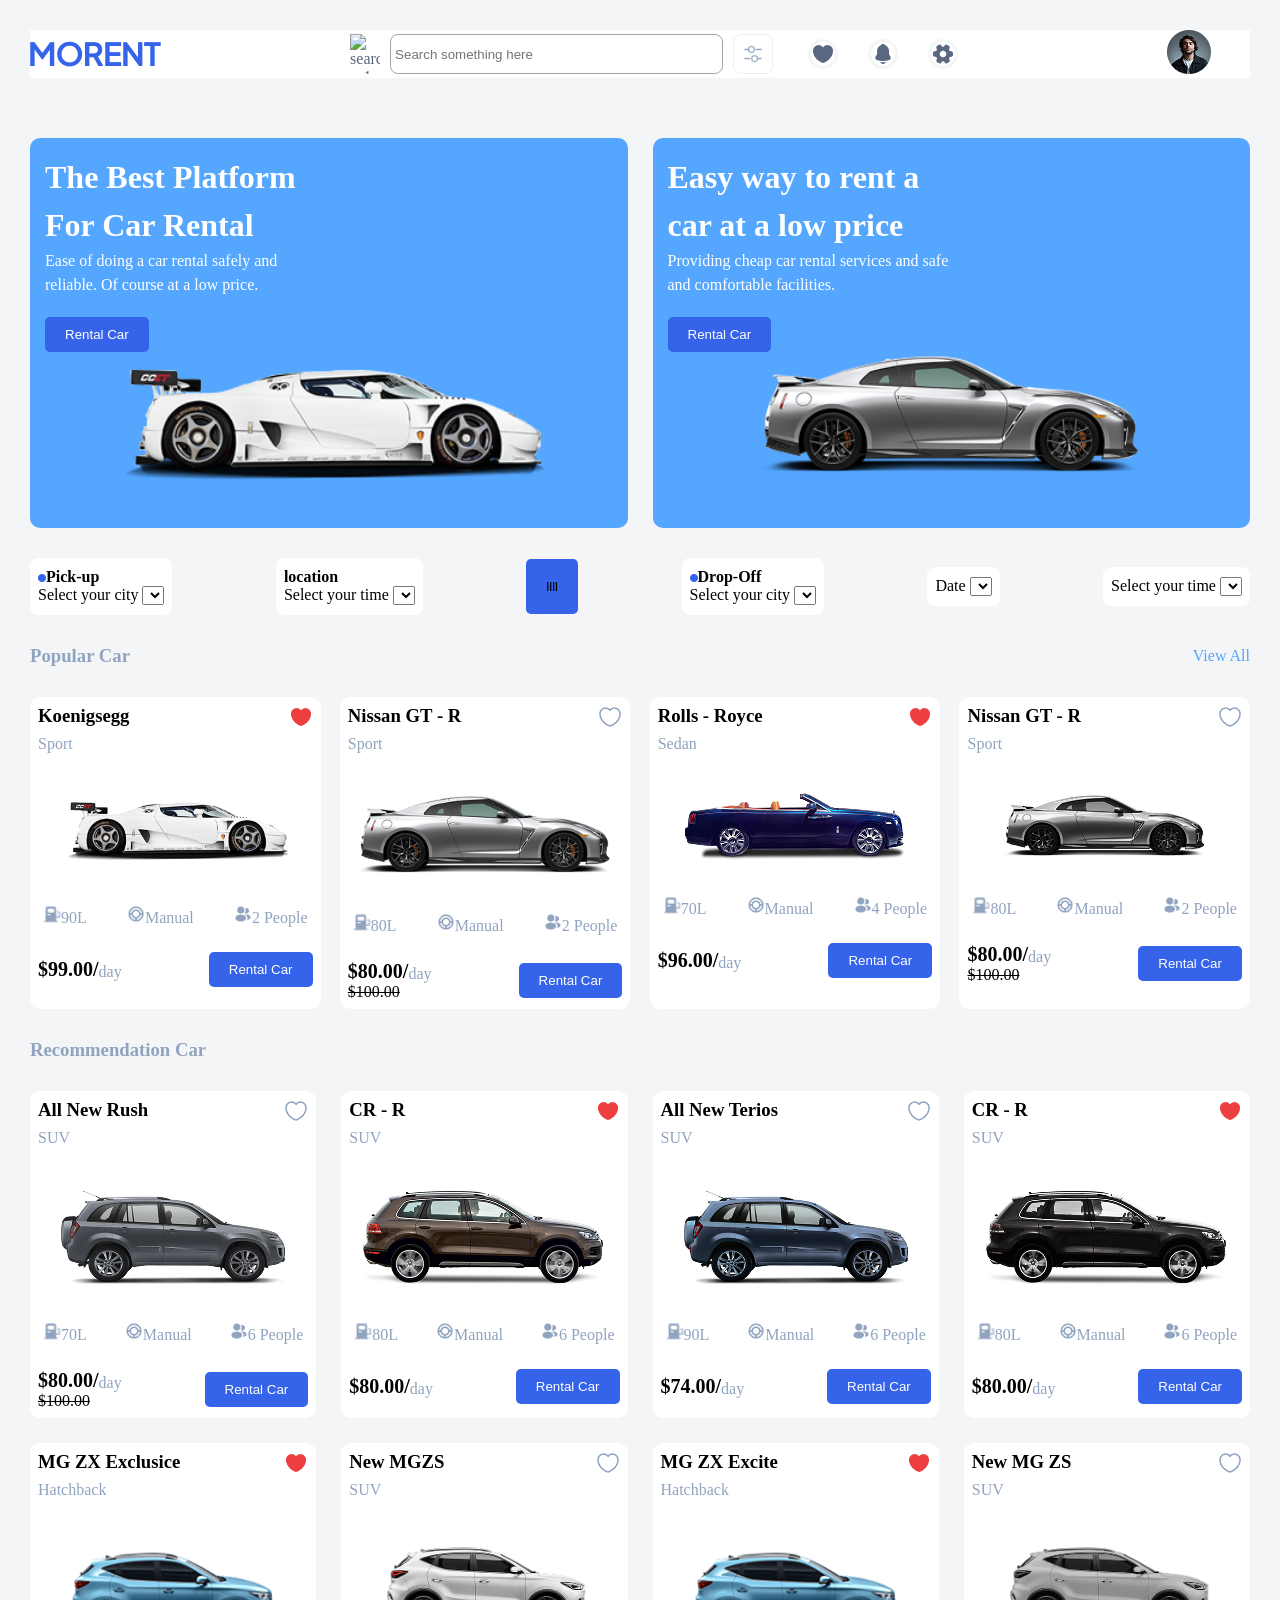
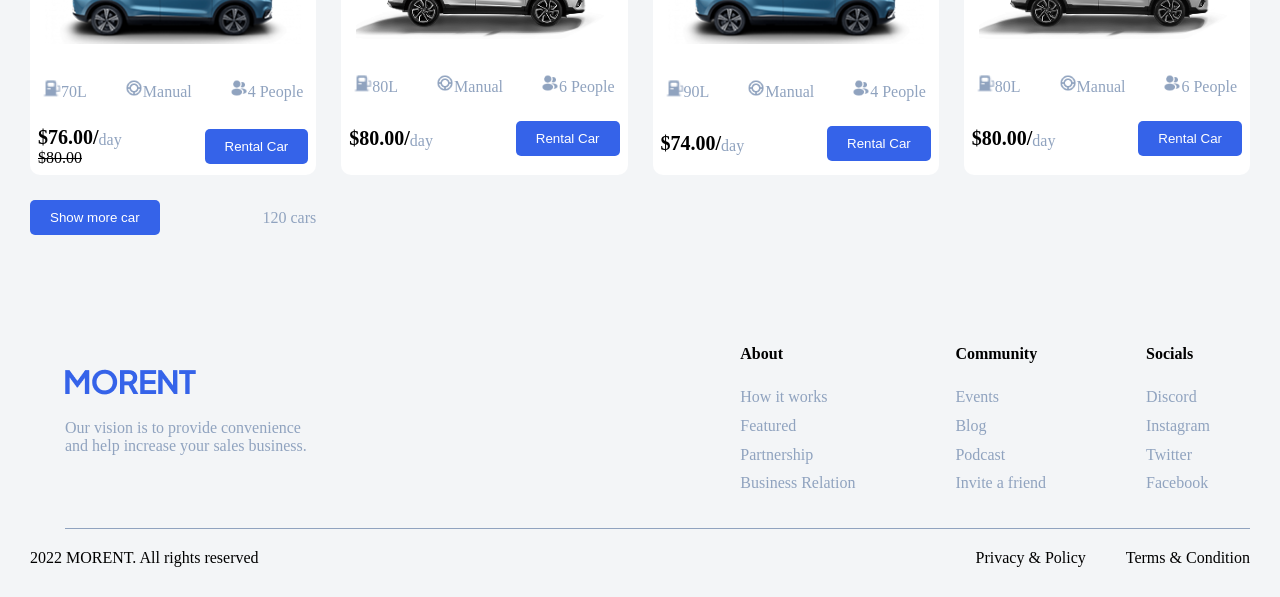
==== index.html @ 7f6bfa37 "working on catergory page" ====
<!DOCTYPE html>
<html lang="en">
<head>
    <meta charset="UTF-8">
    <meta name="viewport" content="width=device-width, initial-scale=1.0">
    <link rel="stylesheet" href="style/style.css" />
    <title>Car Rental</title>
</head>
<body>
    <header>
        <img src="./images/Logo.png" alt="">
        <div class="search-bar">
          <img width="30" height="30" src="https://img.icons8.com/ios-glyphs/30/FFFFFF/search--v1.png" alt="search--v1"/>
          <input type="text" class="search-box"  placeholder="Search something here">
          <img src="./images/filter.png" alt="">
        </div>
        <div class="profile">
            <img src="./images/heart.png" alt="">
            <img src="./images/notification.png" alt="">
            <img src="./images/setting-2.png" alt="">
        </div>
        <div class="pro-img">
        <img src="./images/Image-profile.png" alt="">
      </div>
    </header>
    <div class="landing-page">
        <div class="display-card">
            <h3>The Best Platform For Car Rental</h3>
            <p>Ease of doing a car rental safely and reliable. Of course at a low price. </p>
            <button class="rent">Rental Car</button>
             <div class="car">
                <img src="./images/car1.png" alt="">
             </div>
            </div>
             <div class="display-card-2">
                <h3>Easy way to rent a car at a low price</h3>
                <p>Providing cheap car rental services and safe and comfortable facilities. </p>
                <button class="rent">Rental Car</button>
                 <div class="car">
                    <img src="./images/car2.png" alt="">
                 </div>
                </div>
      </div>
    <section class="navigate">
        <div class="direction">
          <div class="location">
            <h4><img src="./images/dot.png" alt="">Pick-up</h4>
            <label for="city">Select your city</label>
            <select class="locate" name="Select your city">
                <option value="Yaounde"></option>
                <option value=""></option>
              </select>
          </div>
          </div>
          <div class="location">
            <h4>location</h4>
            <label for="time">Select your time</label>
            <select class="locate" name="Select your city">
                <option value="Yaounde"></option>
                <option value=""></option>
              </select>
          </div>
          <div class="arrow">
            <button>llll</button>
          </div>
          <div class="location">
            <h4><img src="./images/dot.png" alt="">Drop-Off</h4>
            <label for="city">Select your city</label>
            <select class="locate" name="Select your city">
                <option value="Yaounde"></option>
                <option value=""></option>
              </select>
          </div>
          <div class="location">
            <label for="date">Date</label>
            <select class="locate" name="Select your date">
                <option value="Yaounde"></option>
                <option value=""></option>
              </select>
          </div>
          <div class="location">
            <label for="time">Select your time</label>
            <select class="locate" name="Select your city">
                <option value="Yaounde"></option>
                <option value=""></option>
              </select>
          </div>
        </div>
    </section>
    <main>
      <div class="pop">
         <h3>Popular Car</h3>
         <span>View All</span>
      </div>
      <div class="description">
        <!-- car card-1 -->
       <div class="car-details">
        <div class="car-11">
          <div class="car-descript">
            <h3>Koenigsegg</h3>
          <p>Sport</p>
          </div>
          <div class="like">
            <img src="./images/Like-car.png" alt="">
          </div>
        </div>
        <div class="car-sec">
          <div class="car-block">
            <a href="detail.html"><img src="./images/car1.png" alt=""></a>
          </div>
          <div class="functions">
            <span><img src="./images/gas-station.png" alt="">90L</span>
            <span><img src="./images/manual.png" alt="">Manual</span>
            <span><img src="./images/profile-2user.png" alt="">2 People</span>
          </div>
        </div>
        <div class="pricing">
          <div class="price-1">
               <span>$99.00/</span>
               <p>day</p>
          </div>
          <button class="rent">Rental Car</button>
        </div>
      </div>
      <!-- car card 2 -->
      <div class="car-details-1">
        <div class="car-11">
          <div class="car-descript">
            <h3>Nissan GT - R</h3>
          <p>Sport</p>
          </div>
          <div class="like">
            <img src="./images/unlike.png" alt="">
          </div>
        </div>
        <div class="car-sec">
          <div class="car-block">
           <a href="detail.html"><img src="./images/car2.png" alt=""></a>
          </div>
          <div class="functions">
            <span><img src="./images/gas-station.png" alt="">80L</span>
            <span><img src="./images/manual.png" alt="">Manual</span>
            <span><img src="./images/profile-2user.png" alt="">2 People</span>
          </div>
        </div>
        <div class="pricing">
          <div class="amt">
            <div class="price-1">
              <span>$80.00/</span>
              <p>day</p>
         </div>
         <div class="tag">
           <span class="tag1">$100.00</span>
          </div>
           </div>
          <button class="rent">Rental Car</button>
        </div>
      </div>
      <!-- car card 3 -->
      <div class="car-details">
        <div class="car-11">
          <div class="car-descript">
            <h3>Rolls - Royce</h3>
          <p>Sedan</p>
          </div>
          <div class="like">
          <a href="detail.html"><img src="./images/Like-car.png" alt=""></a>
          </div>
        </div>
        <div class="car-sec">
          <div class="car-block">
            <img src="./images/Car3.png" alt="">
          </div>
          <div class="functions">
            <span><img src="./images/gas-station.png" alt="">70L</span>
            <span><img src="./images/manual.png" alt="">Manual</span>
            <span><img src="./images/profile-2user.png" alt="">4 People</span>
          </div>
        </div>
        <div class="pricing">
          <div class="price-1">
               <span>$96.00/</span>
               <p>day</p>
          </div>
          <button class="rent">Rental Car</button>
        </div>
      </div>
      <!-- car card 4 -->
      <div class="car-details-1">
        <div class="car-11">
          <div class="car-descript">
            <h3>Nissan GT - R</h3>
          <p>Sport</p>
          </div>
          <div class="like">
            <img src="./images/unlike.png" alt="">
          </div>
        </div>
        <div class="car-sec">
          <div class="car-block">
           <a href="detail.html"><img src="./images/Car4.png" alt=""></a>
          </div>
          <div class="functions">
            <span><img src="./images/gas-station.png" alt="">80L</span>
            <span><img src="./images/manual.png" alt="">Manual</span>
            <span><img src="./images/profile-2user.png" alt="">2 People</span>
          </div>
        </div>
        <div class="pricing">
          <div class="amt">
            <div class="price-1">
              <span>$80.00/</span>
              <p>day</p>
         </div>
         <div class="tag">
           <span class="tag1">$100.00</span>
          </div>
           </div>
          <button class="rent">Rental Car</button>
        </div>
      </div>
     </div>
    </main>
    <section>
      <div class="pop">
        <h3>Recommendation Car</h3>
     </div>
     <div class="recomendation">
      <div class="car-details-sec">
        <div class="car-11">
          <div class="car-descript">
            <h3>All New Rush</h3>
          <p>SUV</p>
          </div>
          <div class="like">
            <img src="./images/unlike.png" alt="">
          </div>
        </div>
        <div class="car-sec1">
          <div class="car-block">
            <img src="./images/suv1.png" alt="">
          </div>
          <div class="function-details">
            <span><img src="./images/gas-station.png" alt="">70L</span>
            <span><img src="./images/manual.png" alt="">Manual</span>
            <span><img src="./images/profile-2user.png" alt="">6 People</span>
          </div>
        </div>
        <div class="pricing">
          <div class="amt">
            <div class="price-1">
              <span>$80.00/</span>
              <p>day</p>
         </div>
         <div class="tag">
           <span class="tag1">$100.00</span>
          </div>
           </div>
          <button class="rent">Rental Car</button>
        </div>
      </div>
      <!-- card 2 -->
      <div class="car-details-11">
        <div class="car-11">
          <div class="car-descript">
            <h3>CR - R</h3>
          <p>SUV</p>
          </div>
          <div class="like">
            <img src="./images/Like-car.png" alt="">
          </div>
        </div>
        <div class="car-sec1">
          <div class="car-block">
            <img src="./images/suv2.png" alt="">
          </div>
          <div class="function-details">
            <span><img src="./images/gas-station.png" alt="">80L</span>
            <span><img src="./images/manual.png" alt="">Manual</span>
            <span><img src="./images/profile-2user.png" alt="">6 People</span>
          </div>
        </div>
        <div class="pricing">
          <div class="price-1">
               <span>$80.00/</span>
               <p>day</p>
          </div>
          <button class="rent">Rental Car</button>
        </div>
      </div>
      <!-- card 3 -->
      <div class="car-details-11">
        <div class="car-11">
          <div class="car-descript">
            <h3>All New Terios</h3>
          <p>SUV</p>
          </div>
          <div class="like">
            <img src="./images/unlike.png" alt="">
          </div>
        </div>
        <div class="car-sec1">
          <div class="car-block">
            <img src="./images/suv3.png" alt="">
          </div>
          <div class="function-details">
            <span><img src="./images/gas-station.png" alt="">90L</span>
            <span><img src="./images/manual.png" alt="">Manual</span>
            <span><img src="./images/profile-2user.png" alt="">6 People</span>
          </div>
        </div>
        <div class="pricing">
          <div class="price-1">
               <span>$74.00/</span>
               <p>day</p>
          </div>
          <button class="rent">Rental Car</button>
        </div>
      </div>
      <!-- card 4 -->
      <div class="car-details-11">
        <div class="car-11">
          <div class="car-descript">
            <h3>CR - R</h3>
          <p>SUV</p>
          </div>
          <div class="like">
            <img src="./images/Like-car.png" alt="">
          </div>
        </div>
        <div class="car-sec1">
          <div class="car-block">
            <img src="./images/suv4.png" alt="">
          </div>
          <div class="function-details">
            <span><img src="./images/gas-station.png" alt="">80L</span>
            <span><img src="./images/manual.png" alt="">Manual</span>
            <span><img src="./images/profile-2user.png" alt="">6 People</span>
          </div>
        </div>
        <div class="pricing">
          <div class="price-1">
               <span>$80.00/</span>
               <p>day</p>
          </div>
          <button class="rent">Rental Car</button>
        </div>
      </div>
      <!-- card 5 -->
      <div class="car-details-sec">
        <div class="car-11">
          <div class="car-descript">
            <h3>MG ZX Exclusice</h3>
          <p>Hatchback</p>
          </div>
          <div class="like">
            <img src="./images/Like-car.png" alt="">
          </div>
        </div>
        <div class="car-sec1">
          <div class="car-block">
            <img src="./images/suv5.png" alt="">
          </div>
          <div class="function-details">
            <span><img src="./images/gas-station.png" alt="">70L</span>
            <span><img src="./images/manual.png" alt="">Manual</span>
            <span><img src="./images/profile-2user.png" alt="">4 People</span>
          </div>
        </div>
        <div class="pricing">
          <div class="amt">
            <div class="price-1">
              <span>$76.00/</span>
              <p>day</p>
         </div>
         <div class="tag">
           <span class="tag1">$80.00</span>
          </div>
           </div>
          <button class="rent">Rental Car</button>
        </div>
      </div>
      <!-- card 6 -->
      <div class="car-details-11">
        <div class="car-11">
          <div class="car-descript">
            <h3>New MGZS</h3>
          <p>SUV</p>
          </div>
          <div class="like">
            <img src="./images/unlike.png" alt="">
          </div>
        </div>
        <div class="car-sec1">
          <div class="car-block">
            <img src="./images/suv6.png" alt="">
          </div>
          <div class="function-details">
            <span><img src="./images/gas-station.png" alt="">80L</span>
            <span><img src="./images/manual.png" alt="">Manual</span>
            <span><img src="./images/profile-2user.png" alt="">6 People</span>
          </div>
        </div>
        <div class="pricing">
          <div class="price-1">
               <span>$80.00/</span>
               <p>day</p>
          </div>
          <button class="rent">Rental Car</button>
        </div>
      </div>
      <!-- card 7 -->
      <div class="car-details-11">
        <div class="car-11">
          <div class="car-descript">
            <h3>MG ZX Excite</h3>
          <p>Hatchback</p>
          </div>
          <div class="like">
            <img src="./images/Like-car.png" alt="">
          </div>
        </div>
        <div class="car-sec1">
          <div class="car-block">
            <img src="./images/suv7.png" alt="">
          </div>
          <div class="function-details">
            <span><img src="./images/gas-station.png" alt="">90L</span>
            <span><img src="./images/manual.png" alt="">Manual</span>
            <span><img src="./images/profile-2user.png" alt="">4 People</span>
          </div>
        </div>
        <div class="pricing">
          <div class="price-1">
               <span>$74.00/</span>
               <p>day</p>
          </div>
          <button class="rent">Rental Car</button>
        </div>
      </div>
      <!-- card 8 -->
      <div class="car-details-11">
        <div class="car-11">
          <div class="car-descript">
            <h3>New MG ZS</h3>
          <p>SUV</p>
          </div>
          <div class="like">
           <img src="./images/unlike.png" alt="">
          </div>
        </div>
        <div class="car-sec1">
          <div class="car-block">
            <img src="./images/suv8.png" alt="">
          </div>
          <div class="function-details">
            <span><img src="./images/gas-station.png" alt="">80L</span>
            <span><img src="./images/manual.png" alt="">Manual</span>
            <span><img src="./images/profile-2user.png" alt="">6 People</span>
          </div>
        </div>
        <div class="pricing">
          <div class="price-1">
               <span>$80.00/</span>
               <p>day</p>
          </div>
          <button class="rent">Rental Car</button>
        </div>
      </div>
     <div class="line-end">
      <div class="btn-1">
        <button class="rent">Show more car</button>
      </div>
      <p>120 cars</p>
     </div>
     </div>
    </section>
    <!-- footer section -->
     <footer>
      <div class="footer-details">
        <div class="side">
          <img src="./images/Logo.png" alt="">
          <p>Our vision is to provide convenience and help increase your sales business.</p>
        </div>
        <div class="footer-list">
          <div class="sec-1">
          <div class="about">
            <h4>About</h4>
            <span class="doc">How it works</span>
            <span class="doc">Featured</span>
            <span class="doc">Partnership</span>
            <span class="doc">Business Relation</span>
          </div>
          <div class="community">
            <h4>Community</h4>
            <span class="doc">Events</span>
            <span class="doc">Blog</span>
            <span class="doc">Podcast</span>
            <span class="doc">Invite a friend</span>
          </div>
          </div>
          <div class="social">
            <h4>Socials</h4>
            <span class="doc">Discord</span>
            <span class="doc">Instagram</span>
            <span class="doc">Twitter</span>
            <span class="doc">Facebook</span>
          </div>
        </div>
      </div>
<div class="foot-ending">
  <p>2022 MORENT. All rights reserved</p>
  <div class="ending">
    <span>Privacy & Policy</span>
    <span>Terms & Condition</span>
  </div>
</div>
     </footer>
</body>
</html>
---- style/style.css ----
* {
  margin: 0;
  padding: 0;
  box-sizing: 0;
}

@media (min-width: 1025px) {
  body {
    background-color: #f3f5f7;
    margin: 30px;
  }

  header {
    display: flex;
    /* justify-content: space-between; */
    align-items: center;
    gap: 15.5%;
    margin-bottom: 60px;
    background-color: #ffffff;
  }

  .profile {
    display: flex;
    gap: 10px;

    img {
      background-color: white;
      border: 3px solid #f3f5f7;
      border-radius: 50px;
      margin-right: 20px;
    }
  }

  .pro-img {
    margin-right: 20px;
  }

  .search-bar {
    position: relative;
    align-items: center;
    display: flex;
    gap: 10px;

    img {
      /* position: absolute; */
      height: 40px;
      color: #596780;
    }
  }

  .search-box {
    height: 30px;
    border-radius: 8px;
    padding: 4px;
    color: #596780;
    border: 1px solid #9ea6ad;
    background-color: white;
    min-width: 120%;
  }

  .display-card,
  .display-card-2 {
    background-color: #54a6ff;
    border-radius: 10px;
    padding: 15px;
    color: #ffffff;
    margin-bottom: 30px;
    width: 640px;
    height: 360px;
    border-radius: 10px;

    h3 {
      width: 272px;
      height: 96px;
      font-weight: 600;
      font-size: 32px;
      line-height: 150%;
      letter-spacing: -2%;
    }

    p {
      font-weight: 500;
      font-size: 16px;
      line-height: 150%;
      letter-spacing: -2%;
      width: 284px;
      height: 48;
      margin-bottom: 20px;
    }
  }

  .landing-page {
    display: flex;
    gap: 25px;
  }

  .rent {
    padding: 10px 20px;
    color: white;
    background-color: #3563e9;
    border-radius: 5px;
    border: none;
  }

  .car {
    display: flex;
    justify-content: center;

    img {
      min-width: 38vw;
    }
  }

  .display-card-2 img {
    min-width: 30vw;
  }

  .navigate {
    display: flex;
    margin-bottom: 30px;
    justify-content: space-between;
    align-items: center;
  }

  .location {
    background-color: white;
    padding: 10px 8px 10px;
    border-radius: 8px;
  }

  button {
    background-color: #3563e9;
    padding: 20px 20px;
    border: none;
    border-radius: 5px;
    justify-self: center;
  }

  /* first card section */
  .pop {
    display: flex;
    align-items: center;
    justify-content: space-between;
    margin-top: 30px;
    margin-bottom: 30px;

    h3 {
      color: #90a3bf;
    }

    span {
      color: #54a6ff;
    }
  }

  .description {
    display: flex;
    justify-content: space-between;
  }

  .car-details,
  .car-details-1 {
    background-color: white;
    padding: 8px;
    border-radius: 10px;
    min-width: 22.5%;
  }

  .car-block img {
    min-width: 5vw;
  }

  .car-11 {
    display: flex;
    justify-content: space-between;
  }

  .car-descript p {
    color: #90a3bf;
    margin-top: 8px;
  }

  .car-block {
    margin-top: 40px;
    margin-bottom: 30px;
    display: flex;
    justify-content: center;

    img {
      max-width: 20vw;
    }
  }

  .functions {
    color: #90a3bf;
    margin-bottom: 20px;
    display: flex;
    gap: 10px;
    justify-content: space-between;

    span {
      padding: 5px;
      align-items: center;
    }

    img {
      height: 18px;
      width: 18px;
    }
  }

  .pricing {
    display: flex;
    justify-content: space-between;
    align-items: center;
  }

  .price-1 {
    display: flex;
    flex-wrap: wrap;

    span {
      font-weight: 700;
      font-size: 1.25rem;
      text-align: center;
    }

    p {
      color: #90a3bf;
      text-align: center;
      margin-top: 5px;
    }
  }

  /* next card section */
  .recomendation {
    display: grid;
    grid-template-columns: repeat(4, 4fr);
    gap: 25px;
  }

  .car-details-sec,
  .car-details-11 {
    background-color: white;
    padding: 8px;
    border-radius: 10px;
  }

  .function-details {
    color: #90a3bf;
    margin-bottom: 20px;
    display: flex;
    justify-content: space-between;

    span {
      padding: 5px;
      align-items: center;
      font-size: 1rem;
      font-weight: 400;
    }

    img {
      height: 18px;
      width: 18px;
    }
  }

  .tag1 {
    text-decoration: line-through;
  }

  .line-end {
    display: flex;
    justify-content: space-between;
    align-items: center;
    margin-bottom: 30px;

    p {
      color: #90a3bf;
    }
  }

  .btn-1 {
    justify-content: center;
  }

  /* footer section */
  footer {
    margin-top: 60px;
  }

  .side {
    margin-bottom: 20px;
  }

  .side img {
    margin-bottom: 20px;
  }

  .side p {
    color: #90a3bf;
    width: 250px;
  }

  .footer-details {
    display: flex;
    align-items: center;
    justify-content: space-between;
    border-bottom: 1px solid  #90a3bf;
    padding-bottom: 10px;
    margin-left: 35px;
  }

  .footer-list {
    display: flex;
    justify-content: space-between;
    align-items: center;
    gap: 100px;
    margin-right: 40px;

    h4 {
        margin-bottom: 20px;
    }
  }

  .sec-1 {
    display: flex;
    margin-top: 20px;
    margin-bottom: 20px;
    justify-content: space-between;
    gap: 100px;
  }

  .doc {
    color: #90a3bf;
    display: flex;
    line-height: 180%;
  }


  .foot-ending {
    display: flex;
    justify-content: space-between;
    margin-top: 20px;
  }

  .ending {
    display: flex;
    gap: 40px;
  }

}















/* mobile responsiveness */
@media (max-width: 320px) {
  body {
    background-color: #f3f5f7;
    padding: 15px;
    font-family: "Gill Sans", "Gill Sans MT", Calibri, "Trebuchet MS",
      sans-serif;
  }

  header {
    display: flex;
    align-items: center;
    margin-bottom: 60px;
    gap: 25px;
    background-color: #ffffff;
  }

  .search-bar {
    margin-bottom: -80px;
    margin-left: -155px;
    margin-top: 20px;
    position: relative;
    align-items: center;

    img {
      position: absolute;
      color: #596780;
    }
  }

  .search-box {
    height: 30px;
    border-radius: 8px;
    padding: 4px;
    color: #596780;
    width: 200px;
    border: 1px solid #9ea6ad;
    background-color: #f3f5f7;
  }

  .profile {
    display: none;
  }

  .display-card {
    background-color: #54a6ff;
    border-radius: 10px;
    padding: 10px;
    color: #ffffff;
    margin-bottom: 30px;

    h3 {
      max-width: 270px;
      margin-bottom: 10px;
    }

    p {
      margin-bottom: 25px;
    }
  }

  .display-card-2 {
    display: none;
  }

  .car {
    margin-top: 20px;
    margin-right: 20px;
    align-content: center;
  }

  .car img {
    width: 70vw;
  }

  .rent {
    padding: 10px 20px;
    color: white;
    background-color: #3563e9;
    border-radius: 5px;
    border: none;
    /* margin-top: 20px; */
  }

  .direction {
  }

  .location {
    background-color: white;
    padding: 10px 8px 10px;
    border-radius: 8px;
  }

  button {
    background-color: #3563e9;
    padding: 20px 20px;
    border: none;
    border-radius: 5px;
    justify-self: center;
  }

  .pop {
    display: flex;
    align-items: center;
    justify-content: space-between;
    margin-top: 30px;
    margin-bottom: 30px;

    h3 {
      color: #90a3bf;
    }

    span {
      color: #54a6ff;
    }
  }

  .car-details,
  .car-details-1 {
    background-color: white;
    padding: 8px;
    border-radius: 10px;
    width: 230px;
  }

  .car-11 {
    display: flex;
    justify-content: space-between;
  }

  .car-descript p {
    color: #90a3bf;
    margin-top: 8px;
  }

  .car-block {
    margin-top: 40px;
    margin-bottom: 30px;

    img {
      width: 70vw;
    }
  }

  .functions {
    color: #90a3bf;
    margin-bottom: 20px;

    span {
      padding: 5px;
      align-items: center;
      font-size: 1rem;
      font-weight: bold;
    }

    img {
      height: 14px;
      width: 14px;
    }
  }

  .pricing {
    display: flex;
    justify-content: space-between;
    align-items: center;
  }

  .price-1 {
    display: flex;
    flex-wrap: wrap;

    span {
      font-weight: 700;
      font-size: 1.25rem;
      text-align: center;
    }

    p {
      color: #90a3bf;
      text-align: center;
      margin-top: 5px;
    }
  }

  .tag1 {
    text-decoration: line-through;
  }

  .description {
    display: flex;
    gap: 15px;
    overflow-y: hidden;
  }

  .recomendation {
    display: grid;
    gap: 15px;
    grid-template-columns: repeat(1 7fr);
  }

  .car-details-sec,
  .car-details-11 {
    background-color: white;
    padding: 8px;
    border-radius: 10px;
  }

  .function-details {
    color: #90a3bf;
    margin-bottom: 20px;
    display: flex;
    flex-wrap: wrap;

    span {
      padding: 5px;
      align-items: center;
      font-size: 1rem;
      font-weight: 400;
    }

    img {
      height: 14px;
      width: 14px;
    }
  }

  .car-sec1 {
    display: flex;
    flex-direction: row;
    align-items: center;
  }

  .btn-1 {
    display: none;
  }
/* footer section */
  footer {
    margin-top: 60px;
  }

  .side img {
    margin-bottom: 20px;
  }

  .side p {
    color: #90a3bf;
  }

  .sec-1 {
    display: flex;
    margin-top: 20px;
    margin-bottom: 20px;
    justify-content: space-between;
  }

  h4 {
    margin-bottom: 10px;
  }

  .doc {
    color: #90a3bf;
    display: flex;
    padding: 5px 10px;
  }
}
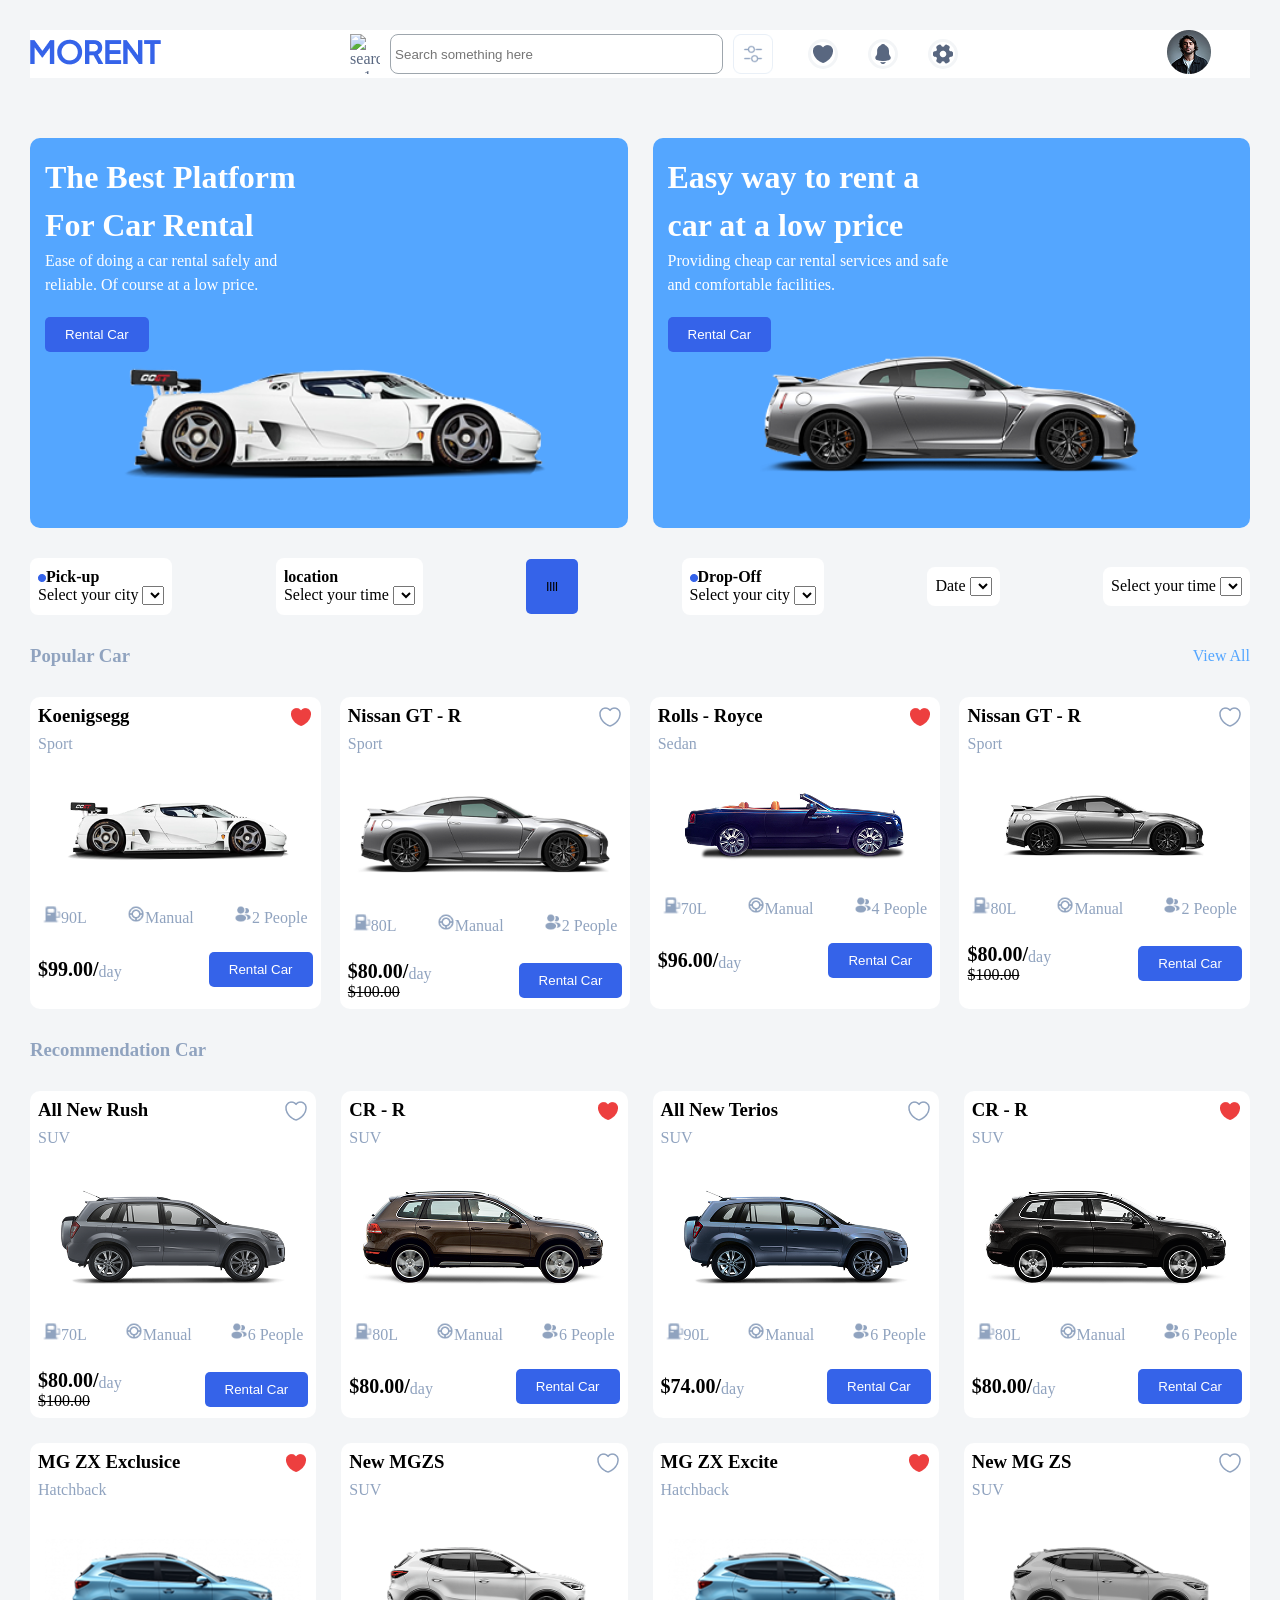
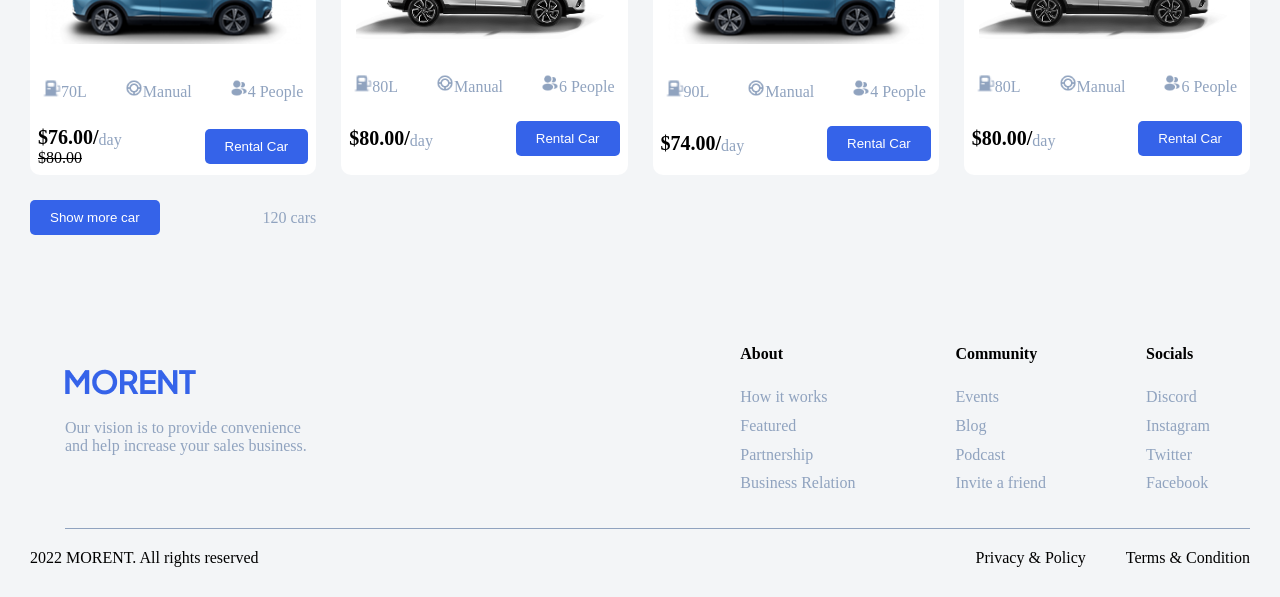
==== commit a77899ea: "empty html for category" ====
--- a/index.html
+++ b/index.html
@@ -8,7 +8,13 @@
 </head>
 <body>
     <header>
+      <div class="logo-profile">
         <img src="./images/Logo.png" alt="">
+        <img src="./images/Image-profile.png" alt="">
+      </div>
+      <div class="logo">
+        <img src="./images/Logo.png" alt="">
+      </div>
         <div class="search-bar">
           <img width="30" height="30" src="https://img.icons8.com/ios-glyphs/30/FFFFFF/search--v1.png" alt="search--v1"/>
           <input type="text" class="search-box"  placeholder="Search something here">
--- a/style/style.css
+++ b/style/style.css
@@ -29,6 +29,10 @@
       border-radius: 50px;
       margin-right: 20px;
     }
+  }
+
+  .logo-profile {
+    display: none;
   }
 
   .pro-img {
@@ -369,11 +373,63 @@
 @media (max-width: 320px) {
   body {
     background-color: #f3f5f7;
-    padding: 15px;
+    padding: 8px;
     font-family: "Gill Sans", "Gill Sans MT", Calibri, "Trebuchet MS",
       sans-serif;
   }
 
+  header {
+    display: flex;
+    background-color: #ffffff;
+    align-items: center;
+    flex-direction: column;
+    justify-content: space-between;
+  }
+
+  .logo-profile {
+    display: flex;
+    justify-content: space-between;
+    align-items: center;
+    gap: 120px;
+    margin-top: 10px;
+    margin-bottom: 10px;
+  }
+
+  .logo,
+  .profile,
+  .pro-img {
+    display: none;
+  }
+
+  
+  .search-bar {
+    margin-top: 20px;
+    align-items: center;
+    justify-content: flex-start;
+    margin-bottom: 20px;
+    gap: 15px;
+
+    img {
+      color: #596780;
+      align-items: center;
+    }
+  }
+
+  .search-box {
+    height: 30px;
+    border-radius: 8px;
+    align-items: center;
+    padding: 4px;
+    color: #596780;
+    width: 160px;
+    border: 1px solid #9ea6ad;
+    background-color: #f3f5f7;
+  }
+
+  .search-box :focus {
+    outline: none;
+  }
+/* 
   header {
     display: flex;
     align-items: center;
@@ -407,7 +463,7 @@
 
   .profile {
     display: none;
-  }
+  } */
 
   .display-card {
     background-color: #54a6ff;
@@ -597,9 +653,18 @@
     align-items: center;
   }
 
-  .btn-1 {
-    display: none;
-  }
+  
+  .line-end {
+    display: flex;
+    justify-content: space-between;
+    align-items: center;
+    margin-bottom: 30px;
+
+    p {
+      color: #90a3bf;
+    }
+  }
+  
 /* footer section */
   footer {
     margin-top: 60px;
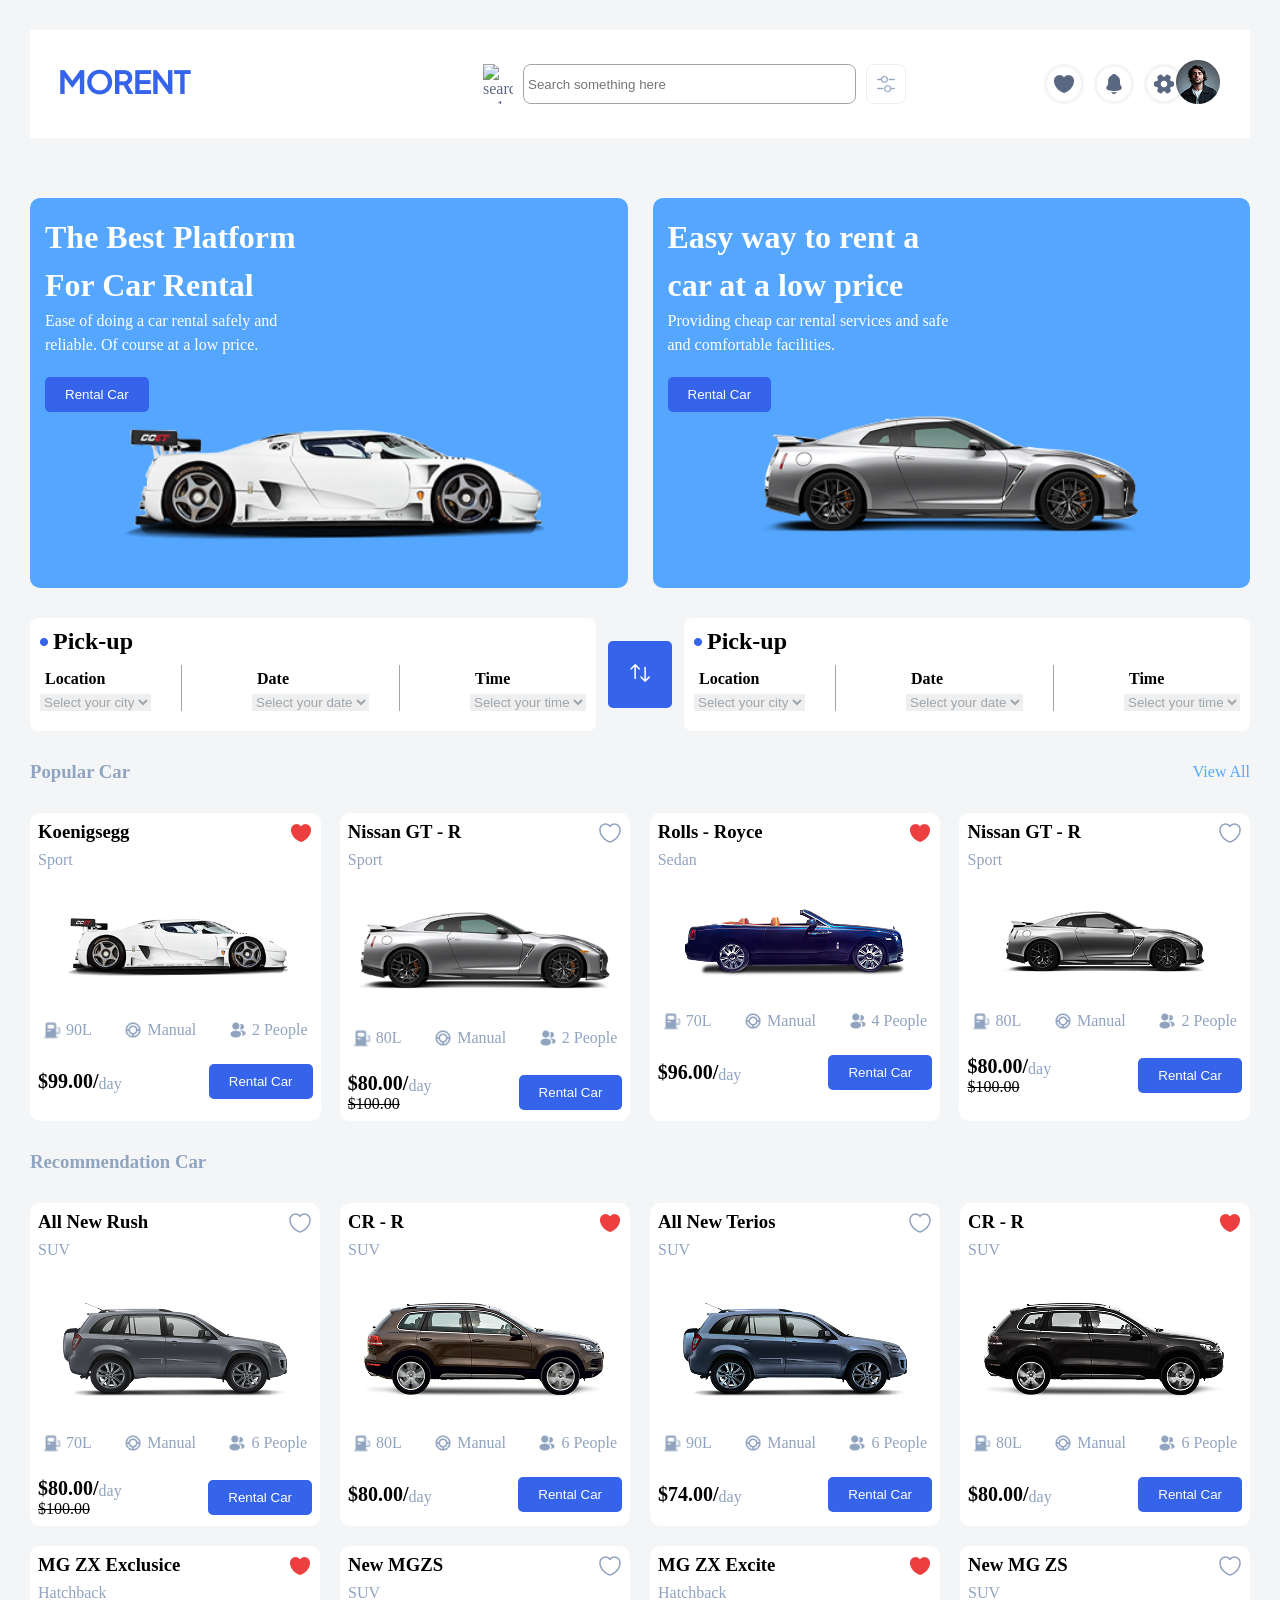
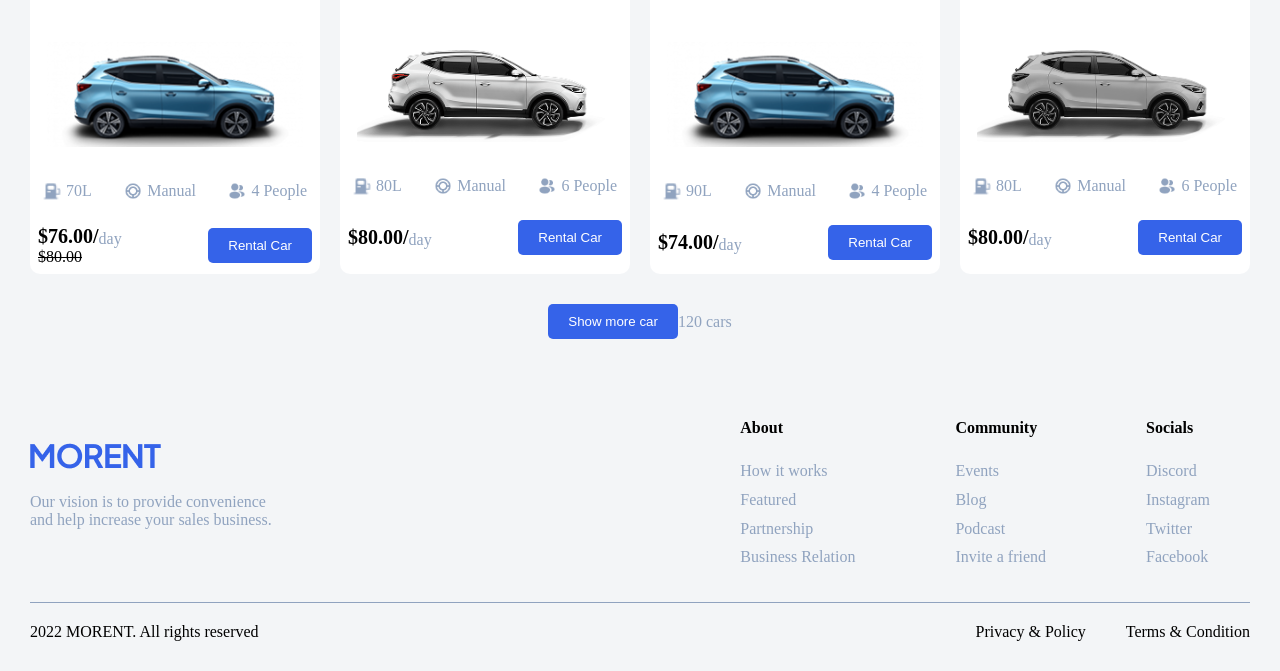
==== commit 72db4c47: "mobile view corrections" ====
--- a/index.html
+++ b/index.html
@@ -49,49 +49,64 @@
       </div>
     <section class="navigate">
         <div class="direction">
-          <div class="location">
+          <div class="destination">
             <h4><img src="./images/dot.png" alt="">Pick-up</h4>
-            <label for="city">Select your city</label>
-            <select class="locate" name="Select your city">
-                <option value="Yaounde"></option>
-                <option value=""></option>
-              </select>
-          </div>
-          </div>
-          <div class="location">
-            <h4>location</h4>
-            <label for="time">Select your time</label>
-            <select class="locate" name="Select your city">
-                <option value="Yaounde"></option>
-                <option value=""></option>
-              </select>
-          </div>
+            <div class="location">
+            <div class="name">
+              <p>Location</p>
+             <select name="text" class="locate">
+              <option value="text">Select your city</option>
+              <option value="text">Yaounde</option>
+              <option value="text">Douala</option>
+              <option value="text">Buea</option>
+              <option value="text">Limbe</option>
+             </select>
+            </div>
+            <div class="name">
+              <p>Date</p>
+             <select name="text" class="locate">
+              <option value="text">Select your date</option>
+             </select>
+            </div>
+            <div class="name-tag">
+              <p>Time</p>
+             <select name="text" class="locate">
+              <option value="text">Select your time</option>
+             </select>
+            </div>
+          </div>
+        </div>
           <div class="arrow">
-            <button>llll</button>
-          </div>
-          <div class="location">
-            <h4><img src="./images/dot.png" alt="">Drop-Off</h4>
-            <label for="city">Select your city</label>
-            <select class="locate" name="Select your city">
-                <option value="Yaounde"></option>
-                <option value=""></option>
-              </select>
-          </div>
-          <div class="location">
-            <label for="date">Date</label>
-            <select class="locate" name="Select your date">
-                <option value="Yaounde"></option>
-                <option value=""></option>
-              </select>
-          </div>
-          <div class="location">
-            <label for="time">Select your time</label>
-            <select class="locate" name="Select your city">
-                <option value="Yaounde"></option>
-                <option value=""></option>
-              </select>
-          </div>
-        </div>
+            <button><img src="./images/Swap.png" alt=""></button>
+          </div>
+          <div class="destination">
+            <h4><img src="./images/dot.png" alt="">Pick-up</h4>
+            <div class="location">
+            <div class="name">
+              <p>Location</p>
+             <select name="text" class="locate">
+              <option value="text">Select your city</option>
+              <option value="text">Yaounde</option>
+              <option value="text">Douala</option>
+              <option value="text">Buea</option>
+              <option value="text">Limbe</option>
+             </select>
+            </div>
+            <div class="name">
+              <p>Date</p>
+             <select name="text" class="locate">
+              <option value="text">Select your date</option>
+             </select>
+            </div>
+            <div class="name-tag">
+              <p>Time</p>
+             <select name="text" class="locate">
+              <option value="text">Select your time</option>
+             </select>
+            </div>
+          </div>
+        </div>
+      </div>
     </section>
     <main>
       <div class="pop">
@@ -111,7 +126,7 @@
           </div>
         </div>
         <div class="car-sec">
-          <div class="car-block">
+          <div class="car-block1">
             <a href="detail.html"><img src="./images/car1.png" alt=""></a>
           </div>
           <div class="functions">
@@ -140,7 +155,7 @@
           </div>
         </div>
         <div class="car-sec">
-          <div class="car-block">
+          <div class="car-block1">
            <a href="detail.html"><img src="./images/car2.png" alt=""></a>
           </div>
           <div class="functions">
@@ -174,7 +189,7 @@
           </div>
         </div>
         <div class="car-sec">
-          <div class="car-block">
+          <div class="car-block1">
             <img src="./images/Car3.png" alt="">
           </div>
           <div class="functions">
@@ -203,7 +218,7 @@
           </div>
         </div>
         <div class="car-sec">
-          <div class="car-block">
+          <div class="car-block1">
            <a href="detail.html"><img src="./images/Car4.png" alt=""></a>
           </div>
           <div class="functions">
@@ -473,14 +488,14 @@
           <button class="rent">Rental Car</button>
         </div>
       </div>
-     <div class="line-end">
+    </section>
+    <div class="line-end">
       <div class="btn-1">
         <button class="rent">Show more car</button>
       </div>
       <p>120 cars</p>
      </div>
      </div>
-    </section>
     <!-- footer section -->
      <footer>
       <div class="footer-details">
--- a/style/style.css
+++ b/style/style.css
@@ -12,22 +12,23 @@
 
   header {
     display: flex;
-    /* justify-content: space-between; */
-    align-items: center;
-    gap: 15.5%;
+    align-items: center;
+    justify-content: space-between;
     margin-bottom: 60px;
     background-color: #ffffff;
+    padding: 30px 30px;
   }
 
   .profile {
     display: flex;
     gap: 10px;
+    margin-right: -300px;
 
     img {
       background-color: white;
       border: 3px solid #f3f5f7;
       border-radius: 50px;
-      margin-right: 20px;
+      padding: 5px;
     }
   }
 
@@ -35,10 +36,6 @@
     display: none;
   }
 
-  .pro-img {
-    margin-right: 20px;
-  }
-
   .search-bar {
     position: relative;
     align-items: center;
@@ -46,7 +43,6 @@
     gap: 10px;
 
     img {
-      /* position: absolute; */
       height: 40px;
       color: #596780;
     }
@@ -119,17 +115,44 @@
     min-width: 30vw;
   }
 
-  .navigate {
-    display: flex;
-    margin-bottom: 30px;
-    justify-content: space-between;
-    align-items: center;
+  .direction {
+    display: flex;
+    justify-content: space-between;
+    align-items: center;
+
+    h4 {
+      font-size: 1.5rem;
+      margin-bottom: 10px;
+      align-items: center;
+      display: flex;
+      gap: 5px;
+    }
+  }
+
+  .destination {
+    background-color: #ffffff;
+    border-radius: 8px;
+    padding: 10px 10px 20px;
   }
 
   .location {
-    background-color: white;
-    padding: 10px 8px 10px;
-    border-radius: 8px;
+    display: flex;
+    gap: 70px;
+
+    p {
+      font-weight: 600;
+      padding: 5px;
+    }
+  }
+
+  select {
+    color: #9ea6ad;
+    border: none;
+  }
+
+  .name {
+    border-right: 1px solid #9ea6ad;
+    padding-right: 30px;
   }
 
   button {
@@ -195,6 +218,17 @@
     }
   }
 
+  .car-block1 {
+    margin-top: 40px;
+    margin-bottom: 30px;
+    display: flex;
+    justify-content: center;
+
+    img {
+      max-width: 20vw;
+    }
+  }
+
   .functions {
     color: #90a3bf;
     margin-bottom: 20px;
@@ -205,6 +239,8 @@
     span {
       padding: 5px;
       align-items: center;
+      display: flex;
+      gap: 5px;
     }
 
     img {
@@ -240,7 +276,7 @@
   .recomendation {
     display: grid;
     grid-template-columns: repeat(4, 4fr);
-    gap: 25px;
+    gap: 20px;
   }
 
   .car-details-sec,
@@ -257,10 +293,10 @@
     justify-content: space-between;
 
     span {
-      padding: 5px;
-      align-items: center;
-      font-size: 1rem;
-      font-weight: 400;
+        padding: 5px;
+        align-items: center;
+        display: flex;
+        gap: 5px;
     }
 
     img {
@@ -275,17 +311,15 @@
 
   .line-end {
     display: flex;
-    justify-content: space-between;
-    align-items: center;
-    margin-bottom: 30px;
+    justify-content: center;
+    align-items: center;
+    margin-bottom: 30px;
+    margin-top: 30px;
 
     p {
       color: #90a3bf;
-    }
-  }
-
-  .btn-1 {
-    justify-content: center;
+      display: flex;
+    }
   }
 
   /* footer section */
@@ -310,9 +344,8 @@
     display: flex;
     align-items: center;
     justify-content: space-between;
-    border-bottom: 1px solid  #90a3bf;
+    border-bottom: 1px solid #90a3bf;
     padding-bottom: 10px;
-    margin-left: 35px;
   }
 
   .footer-list {
@@ -323,7 +356,7 @@
     margin-right: 40px;
 
     h4 {
-        margin-bottom: 20px;
+      margin-bottom: 20px;
     }
   }
 
@@ -341,7 +374,6 @@
     line-height: 180%;
   }
 
-
   .foot-ending {
     display: flex;
     justify-content: space-between;
@@ -352,22 +384,7 @@
     display: flex;
     gap: 40px;
   }
-
 }
-
-
-
-
-
-
-
-
-
-
-
-
-
-
 
 /* mobile responsiveness */
 @media (max-width: 320px) {
@@ -401,7 +418,6 @@
     display: none;
   }
 
-  
   .search-bar {
     margin-top: 20px;
     align-items: center;
@@ -429,41 +445,6 @@
   .search-box :focus {
     outline: none;
   }
-/* 
-  header {
-    display: flex;
-    align-items: center;
-    margin-bottom: 60px;
-    gap: 25px;
-    background-color: #ffffff;
-  }
-
-  .search-bar {
-    margin-bottom: -80px;
-    margin-left: -155px;
-    margin-top: 20px;
-    position: relative;
-    align-items: center;
-
-    img {
-      position: absolute;
-      color: #596780;
-    }
-  }
-
-  .search-box {
-    height: 30px;
-    border-radius: 8px;
-    padding: 4px;
-    color: #596780;
-    width: 200px;
-    border: 1px solid #9ea6ad;
-    background-color: #f3f5f7;
-  }
-
-  .profile {
-    display: none;
-  } */
 
   .display-card {
     background-color: #54a6ff;
@@ -502,16 +483,6 @@
     background-color: #3563e9;
     border-radius: 5px;
     border: none;
-    /* margin-top: 20px; */
-  }
-
-  .direction {
-  }
-
-  .location {
-    background-color: white;
-    padding: 10px 8px 10px;
-    border-radius: 8px;
   }
 
   button {
@@ -522,6 +493,51 @@
     justify-self: center;
   }
 
+  .arrow {
+    display: flex;
+    justify-content: center;
+    z-index: 1;
+    margin-top: -15px;
+    margin-bottom: -15px;
+  }
+
+  .name {
+    border-right: 1px solid #9ea6ad;
+    padding-right: 3px;
+  }
+
+
+  .direction h4 {
+      font-size: 1.5rem;
+      margin-bottom: 10px;
+      align-items: center;
+      display: flex;
+      gap: 5px;
+  }
+
+  .destination {
+    background-color: #ffffff;
+    border-radius: 8px;
+    padding: 10px 10px 20px;
+  }
+
+  .location {
+    display: flex;
+    gap: 5px;
+
+    p {
+      font-weight: 600;
+      padding: 5px;
+    }
+  }
+
+  select {
+    color: #9ea6ad;
+    border: none;
+    font-size: 10px;
+  }
+
+
   .pop {
     display: flex;
     align-items: center;
@@ -546,6 +562,13 @@
     width: 230px;
   }
 
+  .car-details-sec,
+  .car-details-11 {
+    background-color: white;
+    border-radius: 10px;
+    padding: 8px;
+  }
+
   .car-11 {
     display: flex;
     justify-content: space-between;
@@ -554,6 +577,15 @@
   .car-descript p {
     color: #90a3bf;
     margin-top: 8px;
+  }
+
+  .car-block1 {
+    margin-top: 40px;
+    margin-bottom: 30px;
+
+    img {
+      width: 70vw;
+    }
   }
 
   .car-block {
@@ -561,19 +593,22 @@
     margin-bottom: 30px;
 
     img {
-      width: 70vw;
+      width: 60vw;
     }
   }
 
   .functions {
     color: #90a3bf;
     margin-bottom: 20px;
+    display: flex;
+    justify-content: space-between;
 
     span {
       padding: 5px;
       align-items: center;
       font-size: 1rem;
-      font-weight: bold;
+      gap: 2px;
+      display: flex;
     }
 
     img {
@@ -621,24 +656,18 @@
     grid-template-columns: repeat(1 7fr);
   }
 
-  .car-details-sec,
-  .car-details-11 {
-    background-color: white;
-    padding: 8px;
-    border-radius: 10px;
-  }
-
   .function-details {
     color: #90a3bf;
     margin-bottom: 20px;
     display: flex;
-    flex-wrap: wrap;
+    flex-direction: column;
 
     span {
       padding: 5px;
       align-items: center;
       font-size: 1rem;
-      font-weight: 400;
+      gap: 3px;
+      display: flex;
     }
 
     img {
@@ -653,19 +682,19 @@
     align-items: center;
   }
 
-  
   .line-end {
     display: flex;
     justify-content: space-between;
     align-items: center;
     margin-bottom: 30px;
+    margin-top: 30px;
 
     p {
       color: #90a3bf;
     }
   }
-  
-/* footer section */
+
+  /* footer section */
   footer {
     margin-top: 60px;
   }
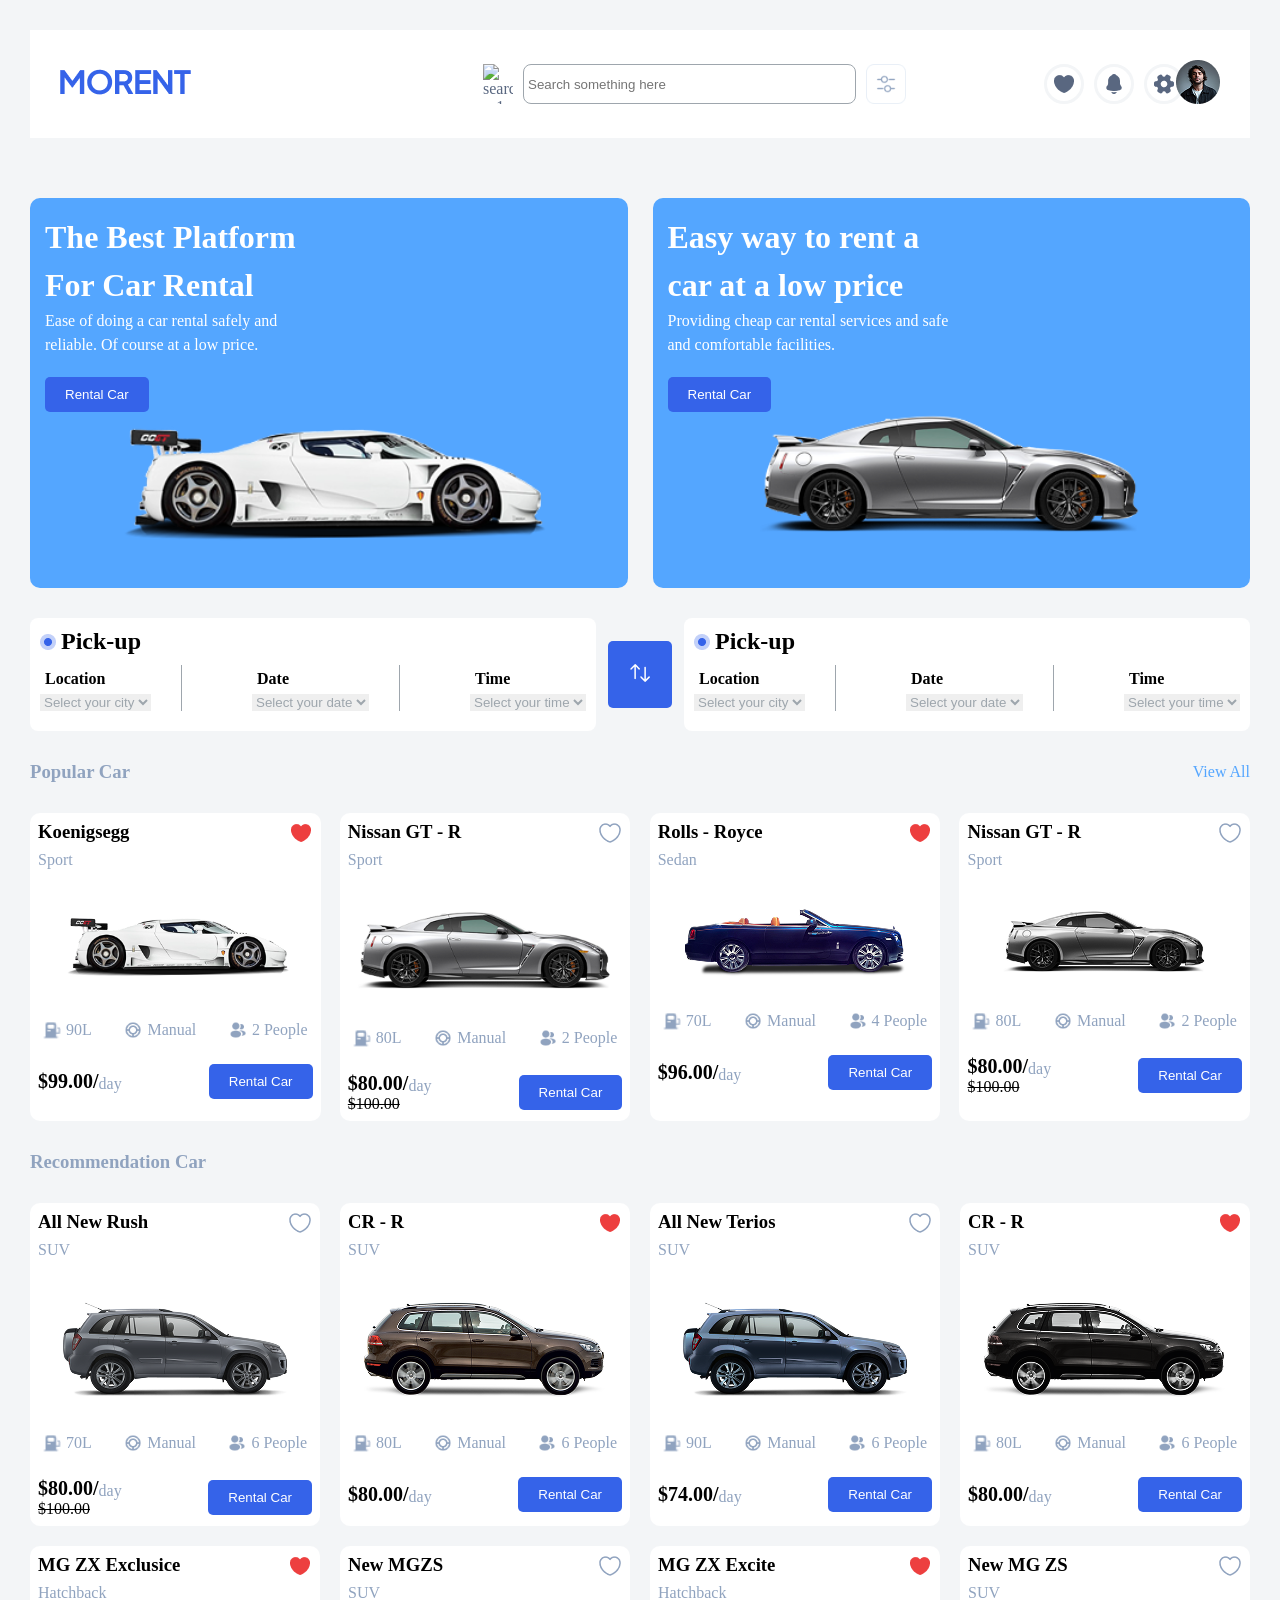
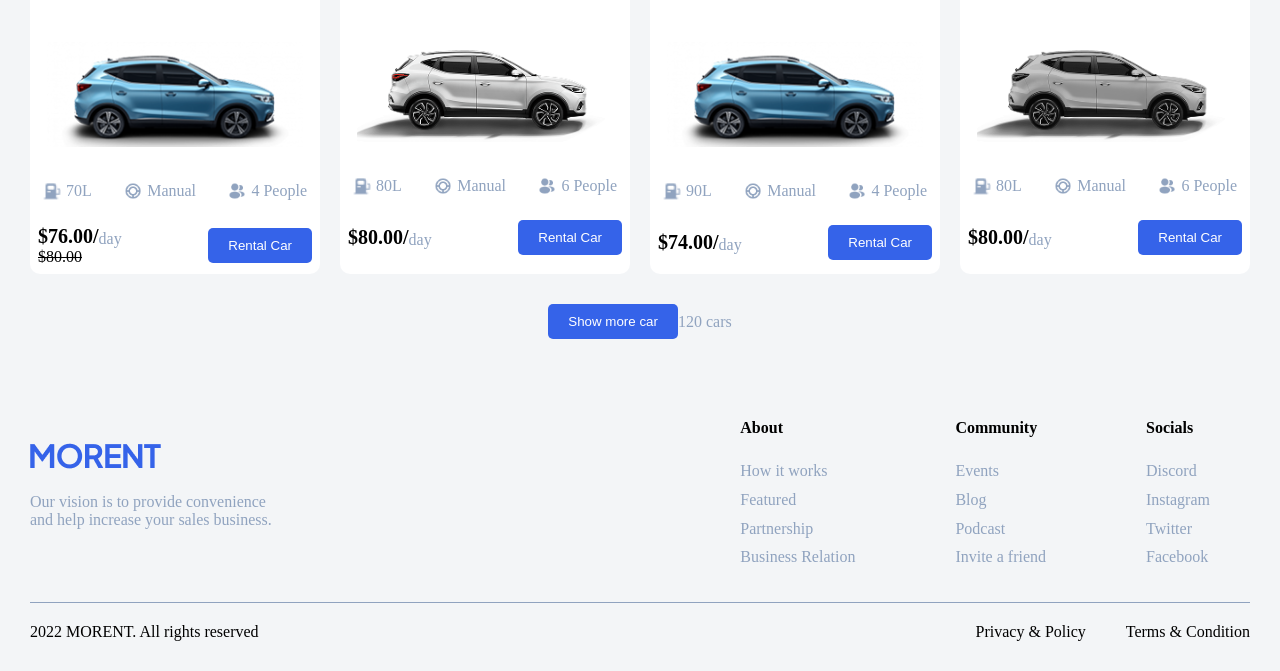
==== commit 9917bc1a: "rounding up with some changes" ====
--- a/index.html
+++ b/index.html
@@ -50,7 +50,7 @@
     <section class="navigate">
         <div class="direction">
           <div class="destination">
-            <h4><img src="./images/dot.png" alt="">Pick-up</h4>
+            <h4><img src="./images/Mark-dot.png" alt="">Pick-up</h4>
             <div class="location">
             <div class="name">
               <p>Location</p>
@@ -80,7 +80,7 @@
             <button><img src="./images/Swap.png" alt=""></button>
           </div>
           <div class="destination">
-            <h4><img src="./images/dot.png" alt="">Pick-up</h4>
+            <h4><img src="./images/Mark-dot.png" alt="">Pick-up</h4>
             <div class="location">
             <div class="name">
               <p>Location</p>
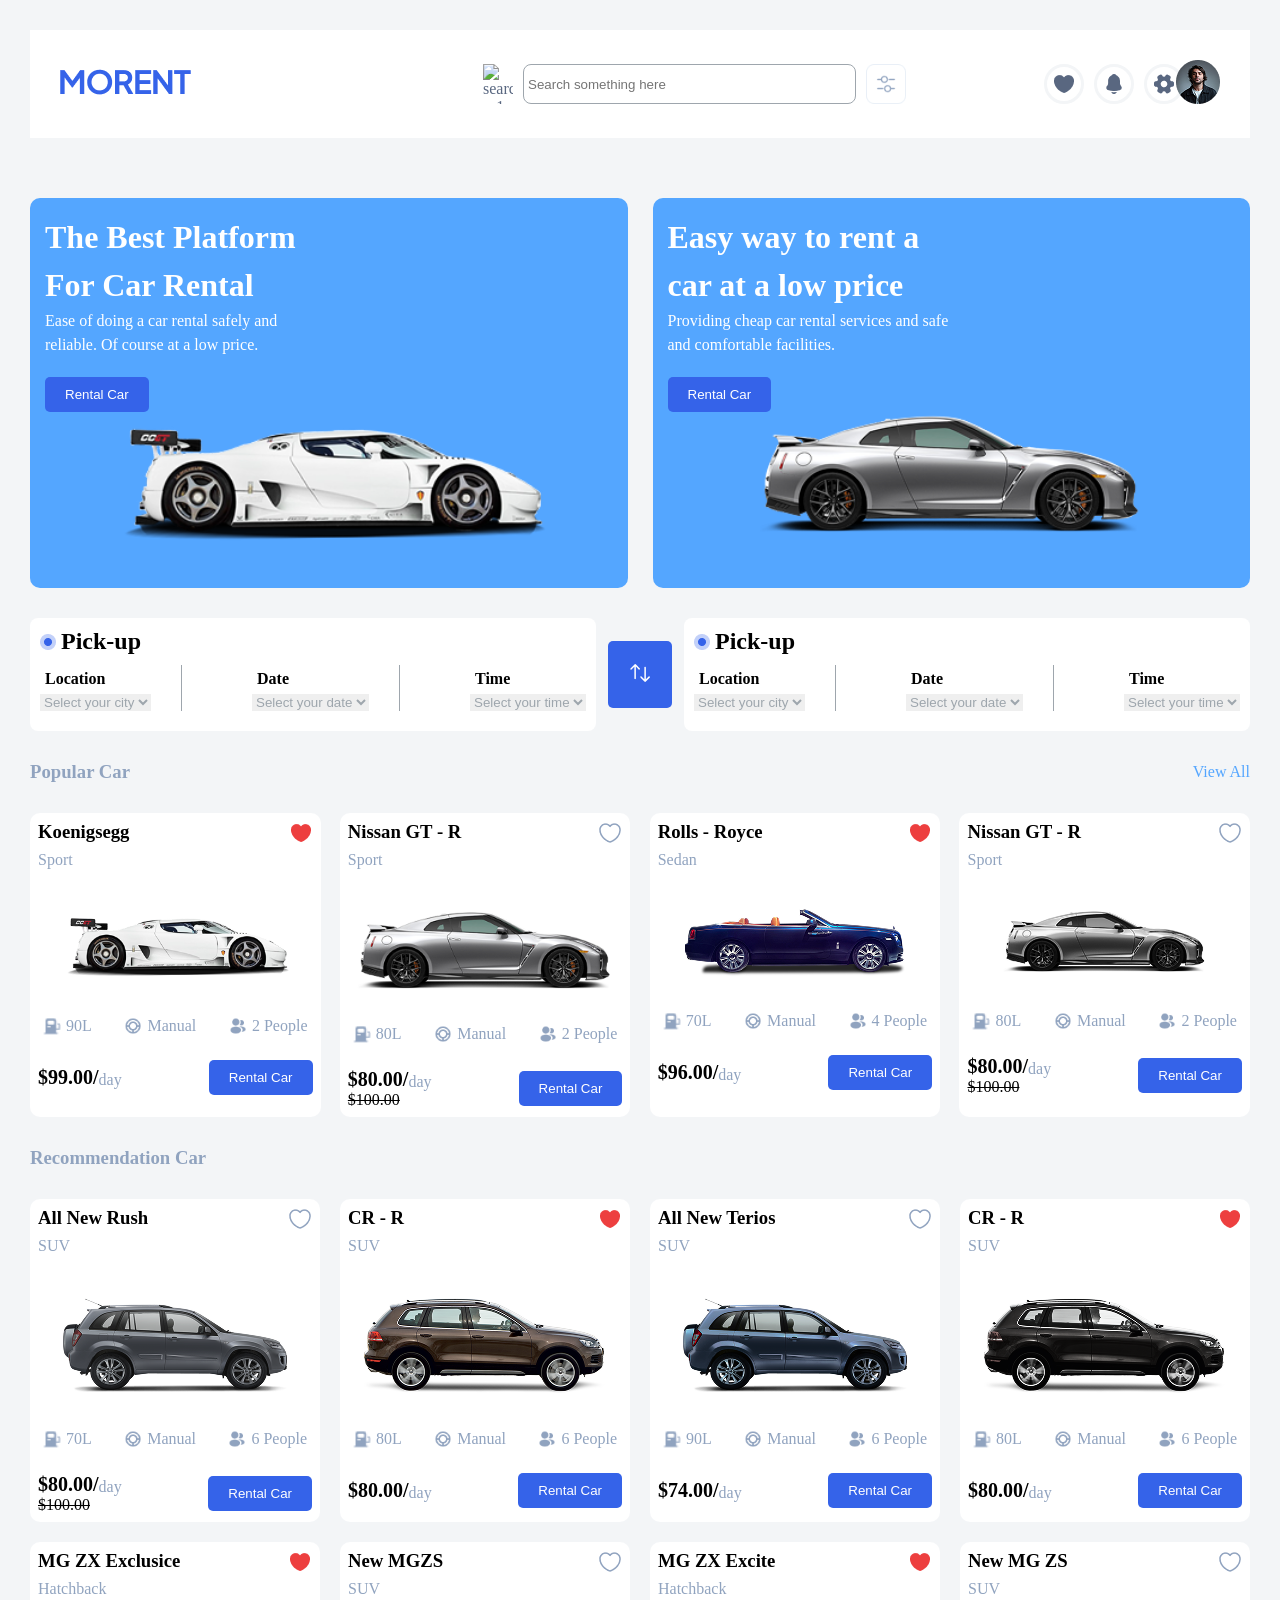
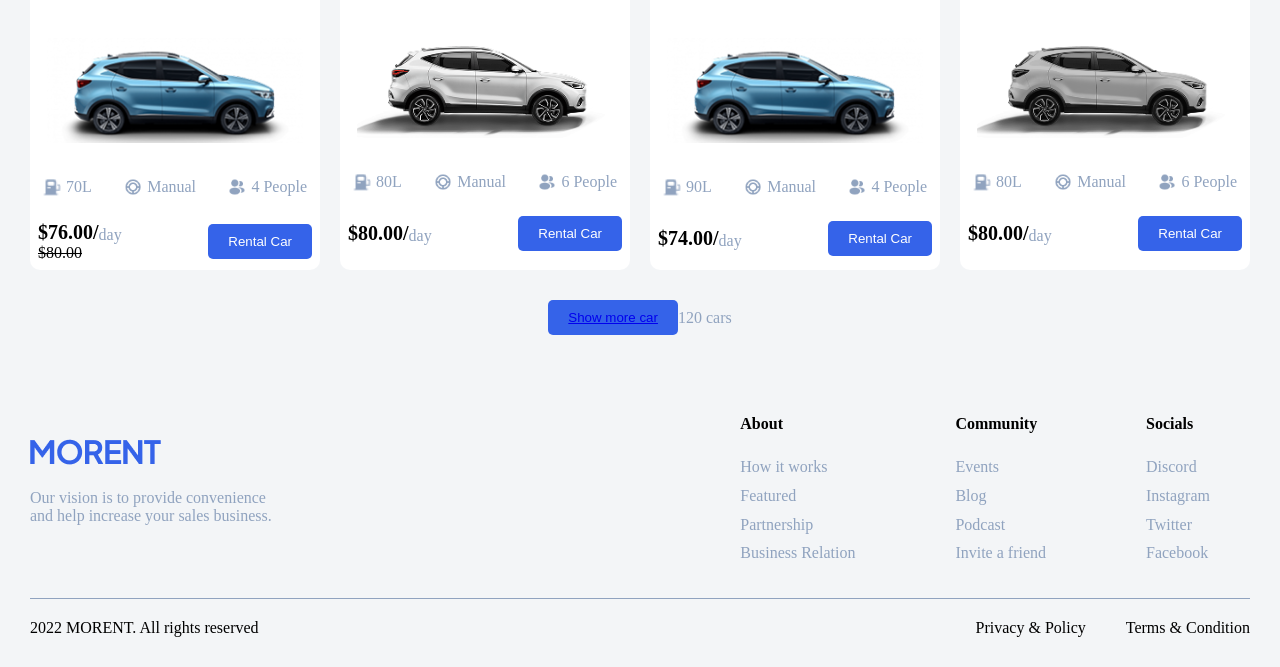
==== commit b48e2b43: "empty html for the last page" ====
--- a/index.html
+++ b/index.html
@@ -127,7 +127,7 @@
         </div>
         <div class="car-sec">
           <div class="car-block1">
-            <a href="detail.html"><img src="./images/car1.png" alt=""></a>
+            <img src="./images/car1.png" alt="">
           </div>
           <div class="functions">
             <span><img src="./images/gas-station.png" alt="">90L</span>
@@ -156,7 +156,7 @@
         </div>
         <div class="car-sec">
           <div class="car-block1">
-           <a href="detail.html"><img src="./images/car2.png" alt=""></a>
+          <img src="./images/car2.png" alt="">
           </div>
           <div class="functions">
             <span><img src="./images/gas-station.png" alt="">80L</span>
@@ -185,7 +185,7 @@
           <p>Sedan</p>
           </div>
           <div class="like">
-          <a href="detail.html"><img src="./images/Like-car.png" alt=""></a>
+         <img src="./images/Like-car.png" alt="">
           </div>
         </div>
         <div class="car-sec">
@@ -491,7 +491,7 @@
     </section>
     <div class="line-end">
       <div class="btn-1">
-        <button class="rent">Show more car</button>
+        <button class="rent"><a href="./detail.html">Show more car</a></button>
       </div>
       <p>120 cars</p>
      </div>
--- a/style/style.css
+++ b/style/style.css
@@ -293,10 +293,10 @@
     justify-content: space-between;
 
     span {
-        padding: 5px;
-        align-items: center;
-        display: flex;
-        gap: 5px;
+      padding: 5px;
+      align-items: center;
+      display: flex;
+      gap: 5px;
     }
 
     img {
@@ -506,13 +506,12 @@
     padding-right: 3px;
   }
 
-
   .direction h4 {
-      font-size: 1.5rem;
-      margin-bottom: 10px;
-      align-items: center;
-      display: flex;
-      gap: 5px;
+    font-size: 1.5rem;
+    margin-bottom: 10px;
+    align-items: center;
+    display: flex;
+    gap: 5px;
   }
 
   .destination {
@@ -536,7 +535,6 @@
     border: none;
     font-size: 10px;
   }
-
 
   .pop {
     display: flex;
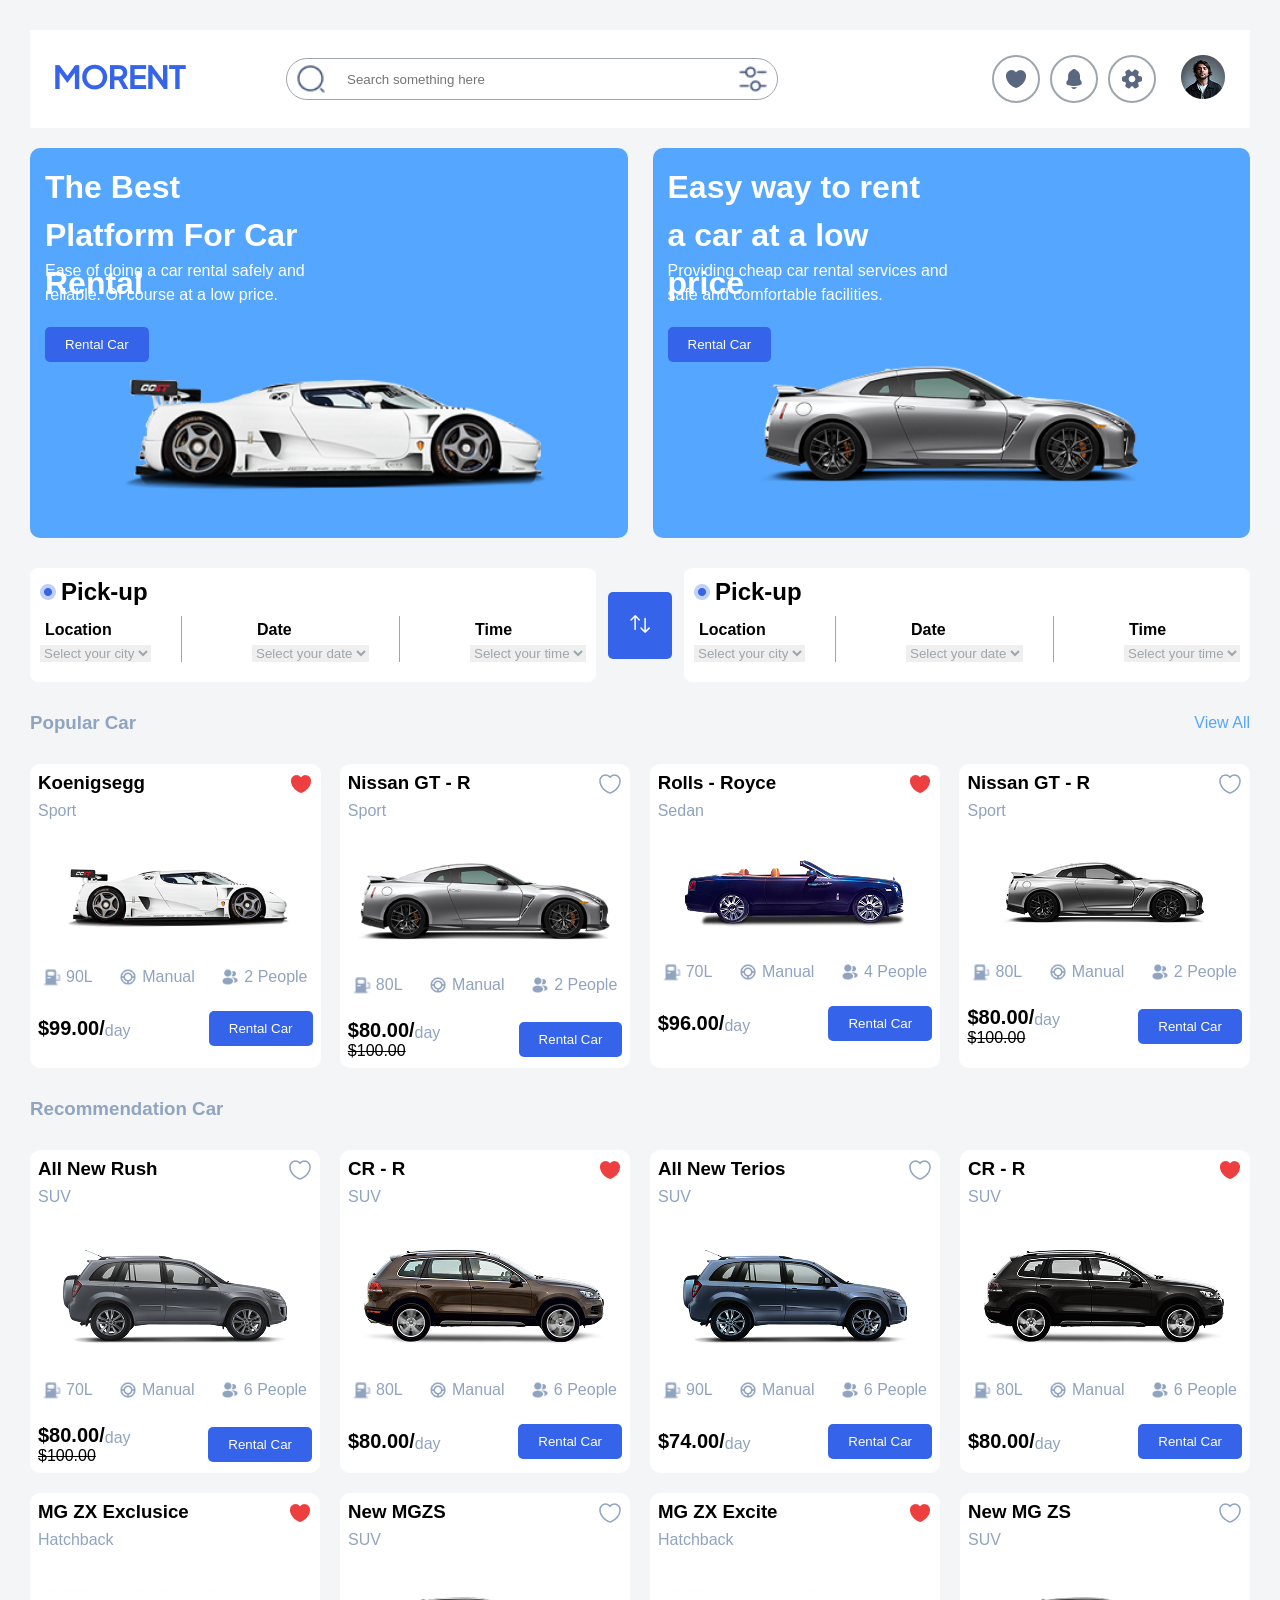
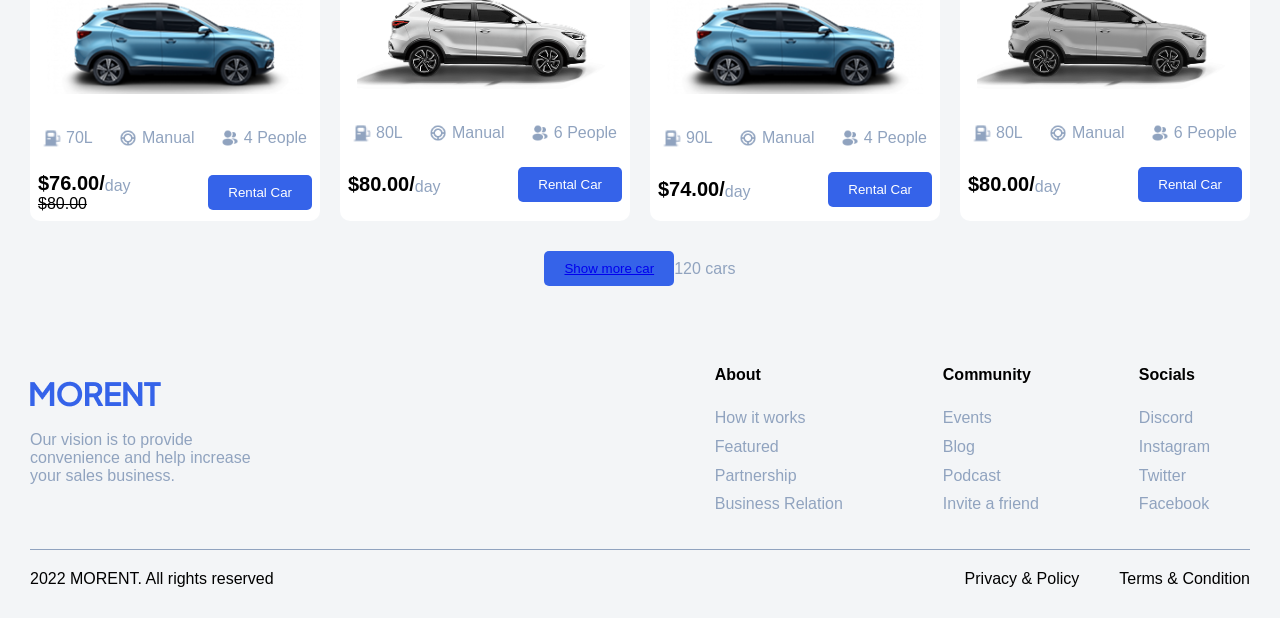
==== commit d7942597: "working on corrections" ====
--- a/index.html
+++ b/index.html
@@ -7,28 +7,46 @@
     <title>Car Rental</title>
 </head>
 <body>
-    <header>
-      <div class="logo-profile">
+  <header>
+    <div class="header-destop">
+        <div class="group-1">
+            <div class="logo">
+                <img src="./images/Logo.png" alt="">
+              </div>
+              <div class="search-bar">
+                <img class="line111" src="./images/search-normal.png" alt="">
+                 <input type="text" class="search-box"  placeholder="Search something here">
+                 <img class="line222" src="./images/filter.png" alt="">
+               </div>
+        </div>
+        <div class="group-2">
+            <div class="profile">
+                <img src="./images/heart.png" alt="">
+                <img src="./images/notification.png" alt="">
+                <img src="./images/setting-2.png" alt="">
+            </div>
+            <div class="pro-img">
+                <img src="./images/Image-profile.png" alt="">
+              </div>
+        </div>
+    </div>
+    <!-- header for mobile -->
+    <div class="mobile-header">
+    <div class="logo-profile">
+     <div class="file-1">
         <img src="./images/Logo.png" alt="">
+     </div>
+     <div class="file-2">
         <img src="./images/Image-profile.png" alt="">
-      </div>
-      <div class="logo">
-        <img src="./images/Logo.png" alt="">
-      </div>
-        <div class="search-bar">
-          <img width="30" height="30" src="https://img.icons8.com/ios-glyphs/30/FFFFFF/search--v1.png" alt="search--v1"/>
-          <input type="text" class="search-box"  placeholder="Search something here">
-          <img src="./images/filter.png" alt="">
-        </div>
-        <div class="profile">
-            <img src="./images/heart.png" alt="">
-            <img src="./images/notification.png" alt="">
-            <img src="./images/setting-2.png" alt="">
-        </div>
-        <div class="pro-img">
-        <img src="./images/Image-profile.png" alt="">
-      </div>
-    </header>
+     </div>
+    </div>
+      <div class="search-bar">
+       <img class="line111" src="./images/search-normal.png" alt="">
+        <input type="text" class="search-box"  placeholder="Search something here">
+        <img class="line222" src="./images/filter.png" alt="">
+      </div>
+</div>
+  </header>
     <div class="landing-page">
         <div class="display-card">
             <h3>The Best Platform For Car Rental</h3>
--- a/style/style.css
+++ b/style/style.css
@@ -8,54 +8,81 @@
   body {
     background-color: #f3f5f7;
     margin: 30px;
+    font-family: "Gill Sans", "Gill Sans MT", Calibri, "Trebuchet MS",
+    sans-serif;
   }
 
   header {
-    display: flex;
-    align-items: center;
-    justify-content: space-between;
-    margin-bottom: 60px;
     background-color: #ffffff;
-    padding: 30px 30px;
-  }
-
-  .profile {
+    padding: 25px 25px;
+    margin-bottom: 20px;
+  }
+
+  .header-destop {
+    display: flex;
+    justify-content: space-between;
+  }
+
+  .group-1 {
+    display: flex;
+    align-items: center;
+    gap: 100px;
+  }
+
+  .search-bar {
+    align-items: center;
     display: flex;
     gap: 10px;
-    margin-right: -300px;
-
-    img {
-      background-color: white;
-      border: 3px solid #f3f5f7;
-      border-radius: 50px;
-      padding: 5px;
-    }
-  }
-
-  .logo-profile {
-    display: none;
-  }
-
-  .search-bar {
-    position: relative;
-    align-items: center;
-    display: flex;
-    gap: 10px;
-
-    img {
-      height: 40px;
+
+    img {
+      height: 30px;
       color: #596780;
     }
   }
 
   .search-box {
-    height: 30px;
-    border-radius: 8px;
-    padding: 4px;
+    height: 40px;
+    border-radius: 50px;
+    padding-inline: 60px;
     color: #596780;
     border: 1px solid #9ea6ad;
     background-color: white;
-    min-width: 120%;
+    min-width: 370px;
+  }
+
+  .line111 {
+    position: absolute;
+    padding: 10px;
+  }
+
+  .line222 {
+    margin-left: -50px;
+  }
+
+  .group-2 {
+    display: flex;
+    align-items: center;
+    gap: 25px;
+  }
+
+  .profile {
+    display: flex;
+    gap: 10px;
+
+    img {
+      border-radius: 50px;
+      padding: 10px;
+      border: 2px solid #9ea6ad;
+    }
+  }
+
+  .mobile-header {
+    display: none;
+  }
+
+  .main-container {
+    display: flex;
+    gap: 25px;
   }
 
   .display-card,
@@ -396,39 +423,43 @@
   }
 
   header {
-    display: flex;
     background-color: #ffffff;
-    align-items: center;
-    flex-direction: column;
-    justify-content: space-between;
+    padding: 10px;
+    margin-bottom: 20px;
   }
 
   .logo-profile {
     display: flex;
     justify-content: space-between;
     align-items: center;
-    gap: 120px;
-    margin-top: 10px;
-    margin-bottom: 10px;
-  }
-
-  .logo,
-  .profile,
-  .pro-img {
-    display: none;
+  }
+
+  .file-1,
+  .file-2 {
+    margin-top: 8px;
   }
 
   .search-bar {
     margin-top: 20px;
     align-items: center;
-    justify-content: flex-start;
-    margin-bottom: 20px;
-    gap: 15px;
+    margin-bottom: 20px;
+    display: flex;
+    gap: 5px;
 
     img {
       color: #596780;
-      align-items: center;
-    }
+    }
+  }
+
+  .line111 {
+    position: absolute;
+    padding: 3px;
+  }
+
+  .line222 {
+    border: 1px solid #9ea6ad;
+    border-radius: 8px;
+    padding: 6px;
   }
 
   .search-box {
@@ -437,13 +468,14 @@
     align-items: center;
     padding: 4px;
     color: #596780;
-    width: 160px;
+    width: 215px;
     border: 1px solid #9ea6ad;
-    background-color: #f3f5f7;
-  }
-
-  .search-box :focus {
-    outline: none;
+    background-color: white;
+    padding-inline: 30px;
+  }
+
+  .header-destop {
+    display: none;
   }
 
   .display-card {
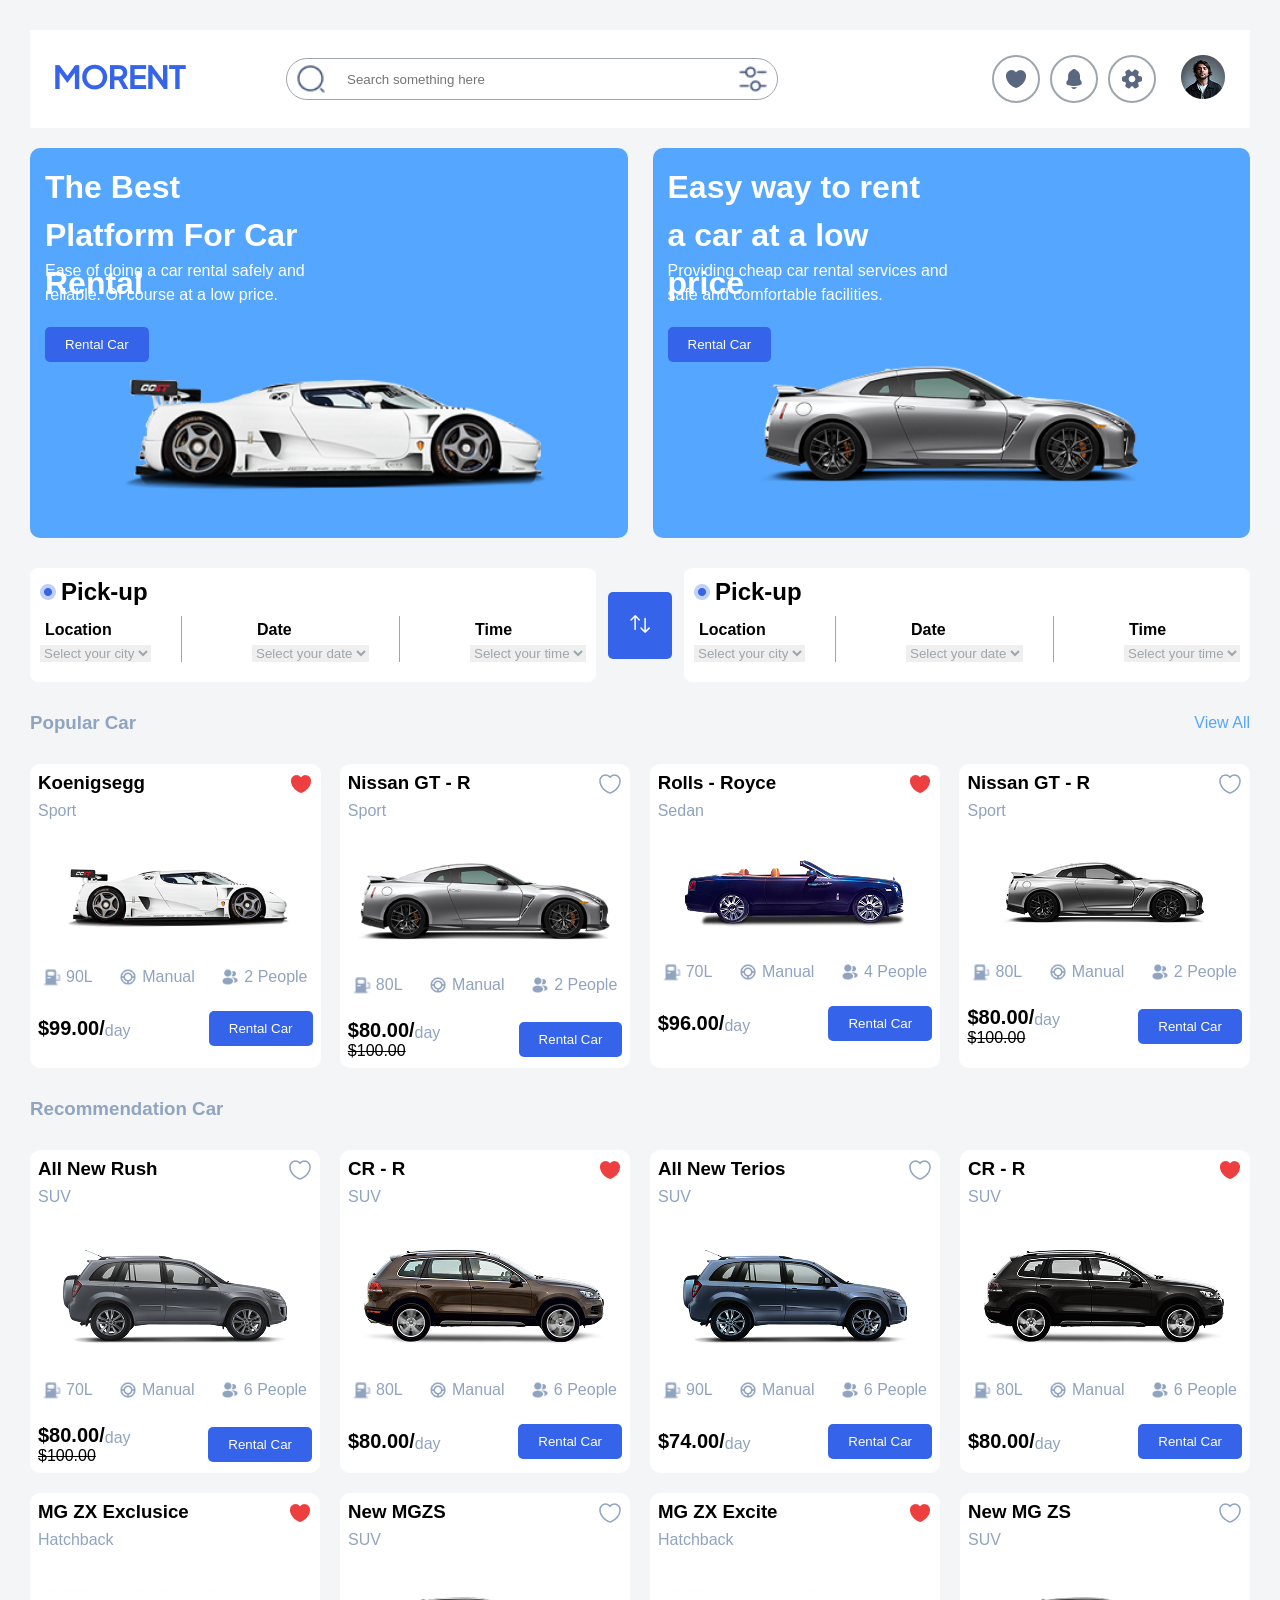
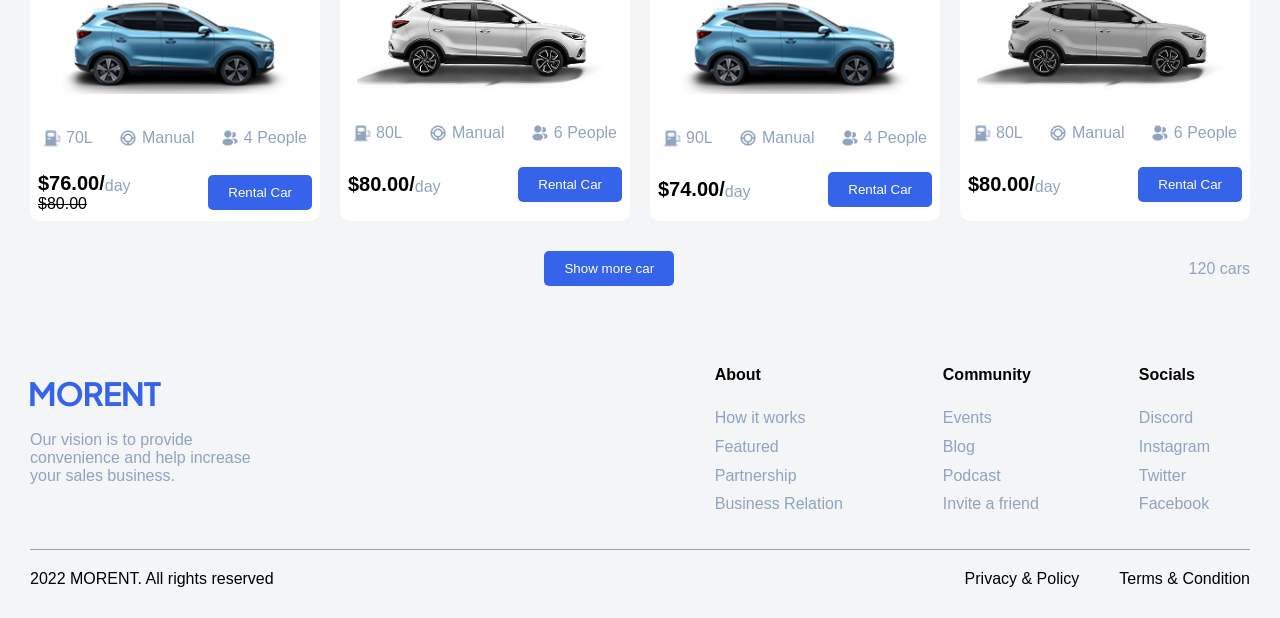
==== commit 4fb7d789: "working on corrections" ====
--- a/index.html
+++ b/index.html
@@ -508,10 +508,12 @@
       </div>
     </section>
     <div class="line-end">
+      <div class="grade"></div>
       <div class="btn-1">
         <button class="rent"><a href="./detail.html">Show more car</a></button>
       </div>
-      <p>120 cars</p>
+      <div class="grade-22">
+         <p>120 cars</p></div>
      </div>
      </div>
     <!-- footer section -->
@@ -546,6 +548,10 @@
             <span class="doc">Facebook</span>
           </div>
         </div>
+      </div>
+      <div class="ending-1">
+        <span class="end">Privacy & Policy</span>
+        <span class="end">Terms & Condition</span>
       </div>
 <div class="foot-ending">
   <p>2022 MORENT. All rights reserved</p>
--- a/style/style.css
+++ b/style/style.css
@@ -129,6 +129,11 @@
     border: none;
   }
 
+  .rent a {
+    color: #ffffff;
+    text-decoration: none;
+  }
+
   .car {
     display: flex;
     justify-content: center;
@@ -338,7 +343,7 @@
 
   .line-end {
     display: flex;
-    justify-content: center;
+    justify-content: space-between;
     align-items: center;
     margin-bottom: 30px;
     margin-top: 30px;
@@ -410,6 +415,10 @@
   .ending {
     display: flex;
     gap: 40px;
+  }
+
+  .ending-1 {
+    display: none;
   }
 }
 
@@ -517,6 +526,11 @@
     border: none;
   }
 
+  .rent a {
+    color: #ffffff;
+    text-decoration: none;
+  }
+
   button {
     background-color: #3563e9;
     padding: 20px 20px;
@@ -726,7 +740,7 @@
 
   /* footer section */
   footer {
-    margin-top: 60px;
+    margin-top: 40px;
   }
 
   .side img {
@@ -753,4 +767,16 @@
     display: flex;
     padding: 5px 10px;
   }
+
+  .ending-1 {
+    display: flex;
+    justify-content: space-between;
+    font-weight: 700;
+    margin-bottom: 20px;
+    margin-top: 20px;
+  }
+
+  .ending {
+    display: none;
+  }
 }
